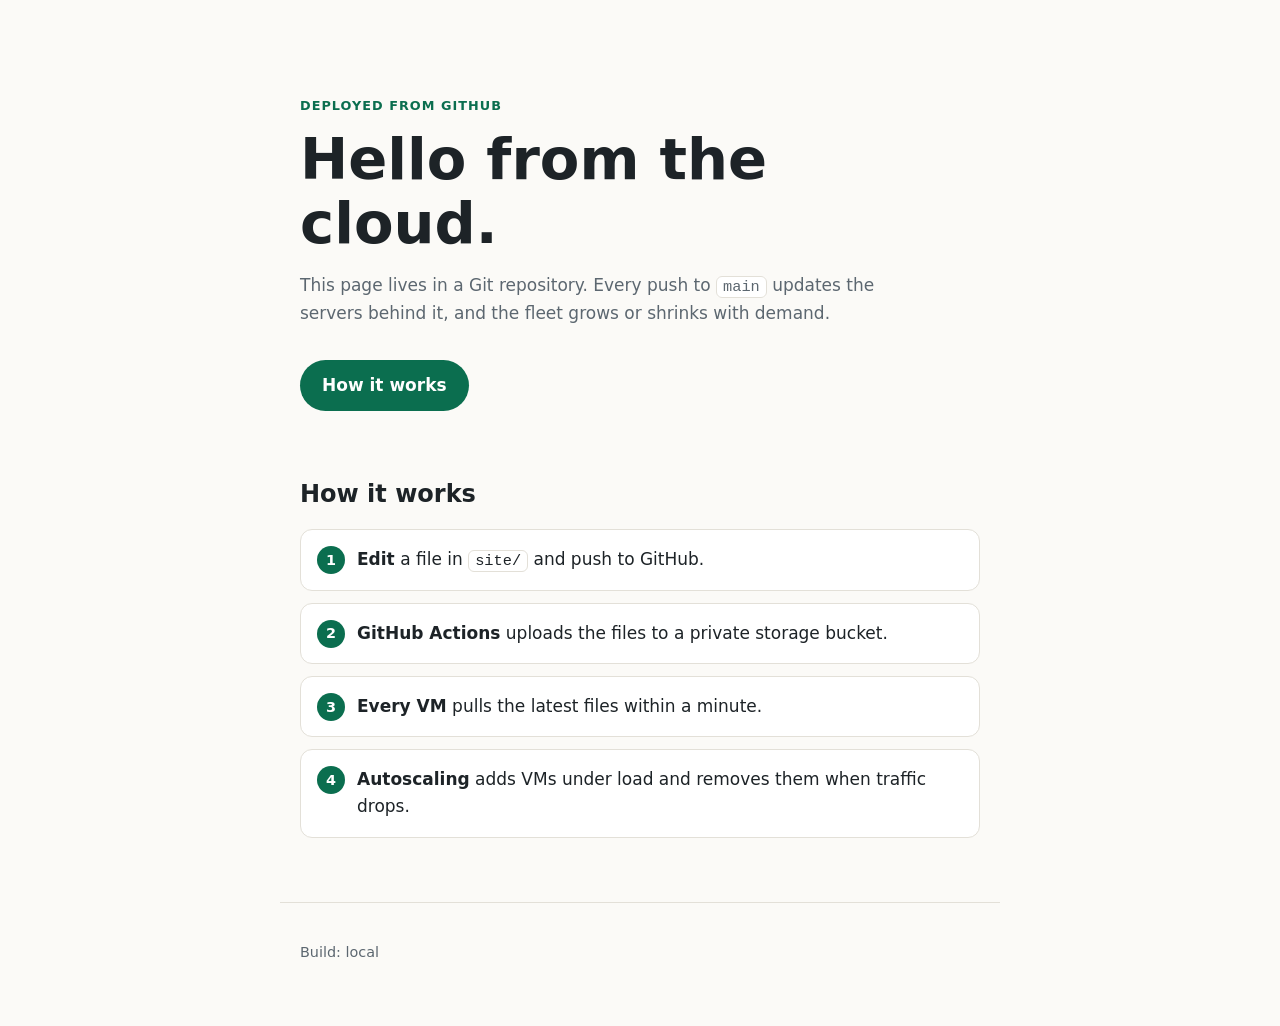
==== index.html @ cde8c845 "Add files via upload" ====
<!doctype html>
<html lang="en">
<head>
  <meta charset="utf-8">
  <meta name="viewport" content="width=device-width, initial-scale=1">
  <title>My Website</title>
  <meta name="description" content="A static website deployed automatically from GitHub to an autoscaled VM fleet.">
  <link rel="stylesheet" href="style.css">
</head>
<body>
  <header class="hero">
    <p class="eyebrow">Deployed from GitHub</p>
    <h1>Hello from the cloud.</h1>
    <p class="lede">This page lives in a Git repository. Every push to <code>main</code> updates the servers behind it, and the fleet grows or shrinks with demand.</p>
    <a class="button" href="#how">How it works</a>
  </header>

  <main>
    <section id="how">
      <h2>How it works</h2>
      <ol class="steps">
        <li><strong>Edit</strong> a file in <code>site/</code> and push to GitHub.</li>
        <li><strong>GitHub Actions</strong> uploads the files to a private storage bucket.</li>
        <li><strong>Every VM</strong> pulls the latest files within a minute.</li>
        <li><strong>Autoscaling</strong> adds VMs under load and removes them when traffic drops.</li>
      </ol>
    </section>
  </main>

  <footer>
    <p>Build: <span id="build">loading…</span></p>
  </footer>

  <script>
    fetch("version.txt", { cache: "no-store" })
      .then(function (r) { return r.ok ? r.text() : Promise.reject(); })
      .then(function (t) { document.getElementById("build").textContent = t.trim().slice(0, 7); })
      .catch(function () { document.getElementById("build").textContent = "local"; });
  </script>
</body>
</html>
---- style.css ----
:root {
  --bg: #fbfaf7;
  --ink: #1d2327;
  --muted: #5c6770;
  --accent: #0b6e4f;
  --accent-ink: #ffffff;
  --card: #ffffff;
  --line: #e3e0d8;
}

@media (prefers-color-scheme: dark) {
  :root {
    --bg: #14181b;
    --ink: #eceae4;
    --muted: #9aa5ad;
    --accent: #4cc39a;
    --accent-ink: #0d1411;
    --card: #1b2024;
    --line: #2a3137;
  }
}

* { box-sizing: border-box; }

body {
  margin: 0;
  background: var(--bg);
  color: var(--ink);
  font: 17px/1.6 system-ui, -apple-system, "Segoe UI", Roboto, sans-serif;
}

.hero {
  max-width: 720px;
  margin: 0 auto;
  padding: 96px 20px 64px;
}

.eyebrow {
  margin: 0 0 12px;
  color: var(--accent);
  font-weight: 600;
  letter-spacing: 0.08em;
  text-transform: uppercase;
  font-size: 0.8rem;
}

h1 {
  margin: 0 0 16px;
  font-size: clamp(2.2rem, 6vw, 3.6rem);
  line-height: 1.1;
}

.lede { color: var(--muted); max-width: 56ch; }

.button {
  display: inline-block;
  margin-top: 16px;
  padding: 12px 22px;
  border-radius: 999px;
  background: var(--accent);
  color: var(--accent-ink);
  font-weight: 600;
  text-decoration: none;
}
.button:hover { filter: brightness(1.08); }
.button:focus-visible { outline: 3px solid var(--ink); outline-offset: 3px; }

main { max-width: 720px; margin: 0 auto; padding: 0 20px 64px; }

h2 { font-size: 1.5rem; margin: 0 0 16px; }

.steps {
  list-style: none;
  counter-reset: step;
  margin: 0;
  padding: 0;
  display: grid;
  gap: 12px;
}
.steps li {
  counter-increment: step;
  position: relative;
  padding: 16px 16px 16px 56px;
  background: var(--card);
  border: 1px solid var(--line);
  border-radius: 12px;
}
.steps li::before {
  content: counter(step);
  position: absolute;
  left: 16px;
  top: 16px;
  width: 28px;
  height: 28px;
  display: grid;
  place-items: center;
  border-radius: 50%;
  background: var(--accent);
  color: var(--accent-ink);
  font-weight: 700;
  font-size: 0.9rem;
}

code {
  background: var(--card);
  border: 1px solid var(--line);
  padding: 1px 6px;
  border-radius: 6px;
  font-size: 0.9em;
}

footer {
  max-width: 720px;
  margin: 0 auto;
  padding: 24px 20px 48px;
  border-top: 1px solid var(--line);
  color: var(--muted);
  font-size: 0.9rem;
}
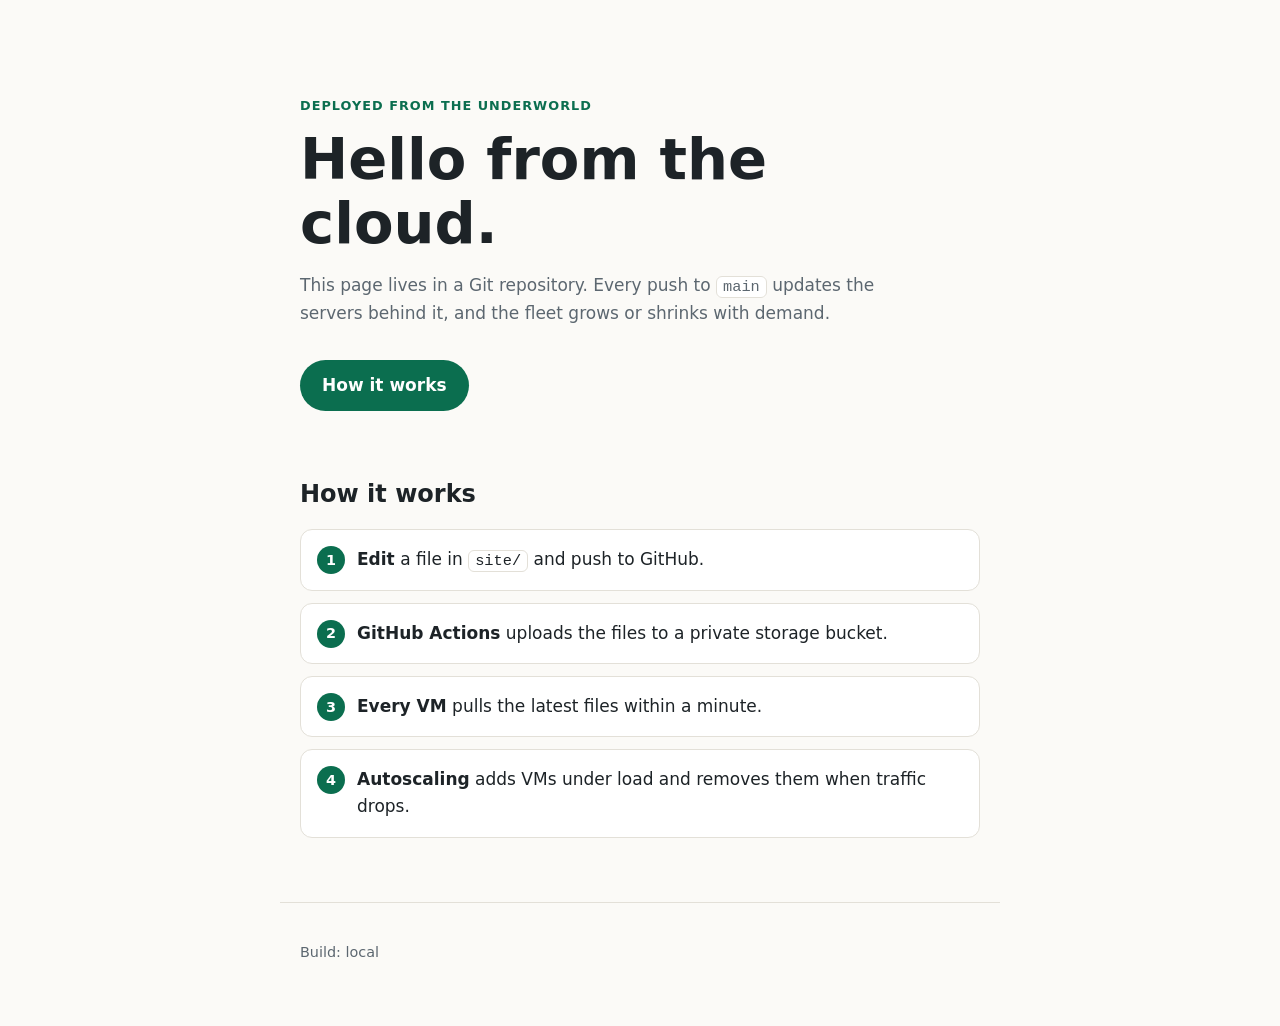
==== commit 5e0ac908: "Update index.html" ====
--- a/index.html
+++ b/index.html
@@ -9,7 +9,7 @@
 </head>
 <body>
   <header class="hero">
-    <p class="eyebrow">Deployed from GitHub</p>
+    <p class="eyebrow">Deployed from THE UNDERWORLD</p>
     <h1>Hello from the cloud.</h1>
     <p class="lede">This page lives in a Git repository. Every push to <code>main</code> updates the servers behind it, and the fleet grows or shrinks with demand.</p>
     <a class="button" href="#how">How it works</a>
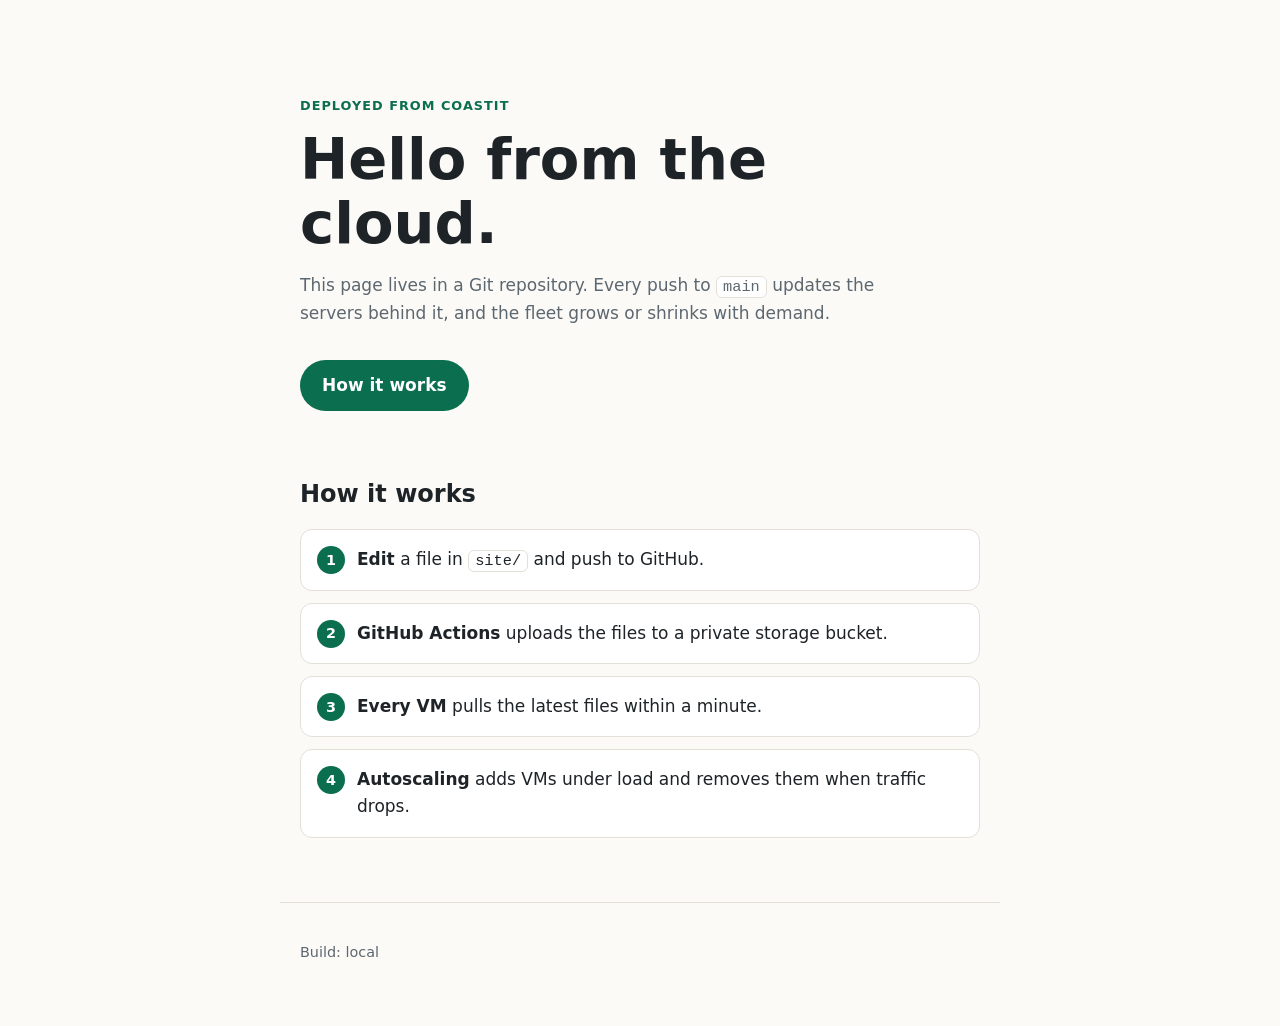
==== commit f6d8aa06: "Update index.html" ====
--- a/index.html
+++ b/index.html
@@ -9,7 +9,7 @@
 </head>
 <body>
   <header class="hero">
-    <p class="eyebrow">Deployed from THE UNDERWORLD</p>
+    <p class="eyebrow">Deployed from CoastIT</p>
     <h1>Hello from the cloud.</h1>
     <p class="lede">This page lives in a Git repository. Every push to <code>main</code> updates the servers behind it, and the fleet grows or shrinks with demand.</p>
     <a class="button" href="#how">How it works</a>
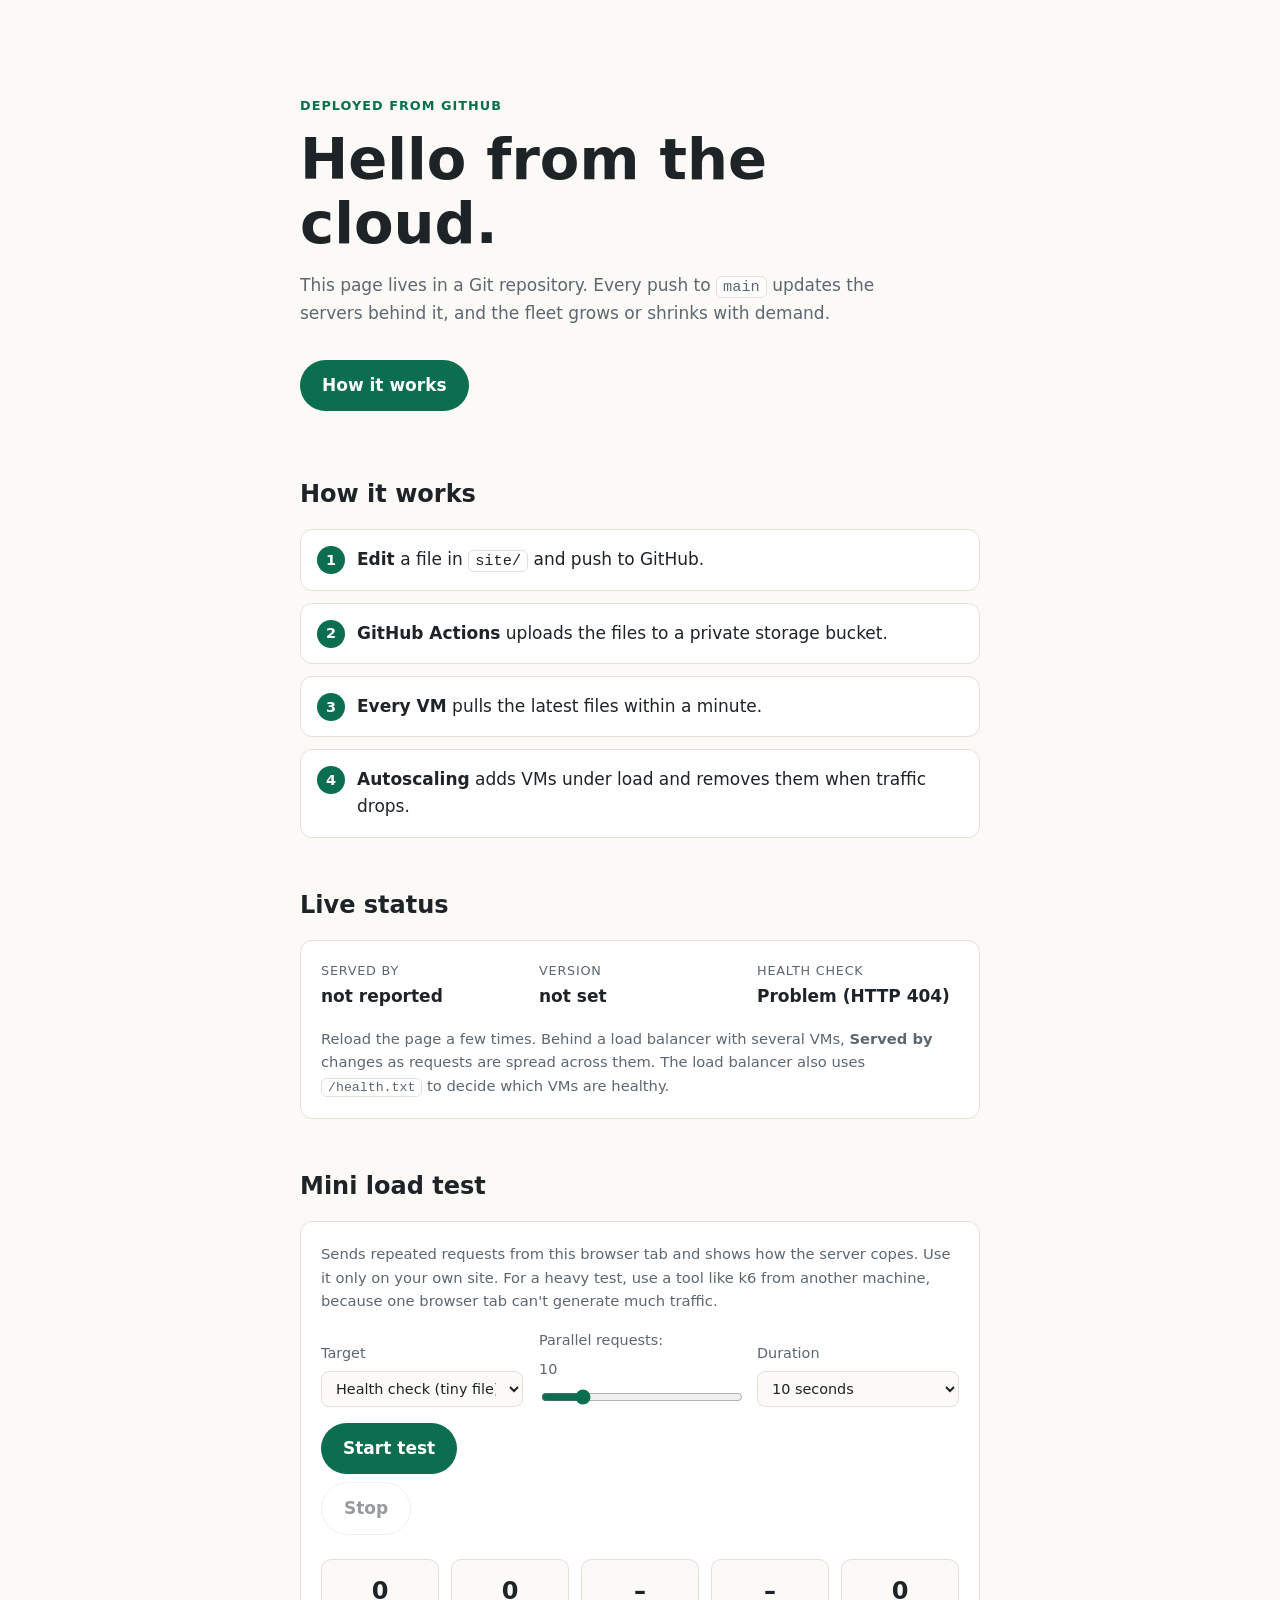
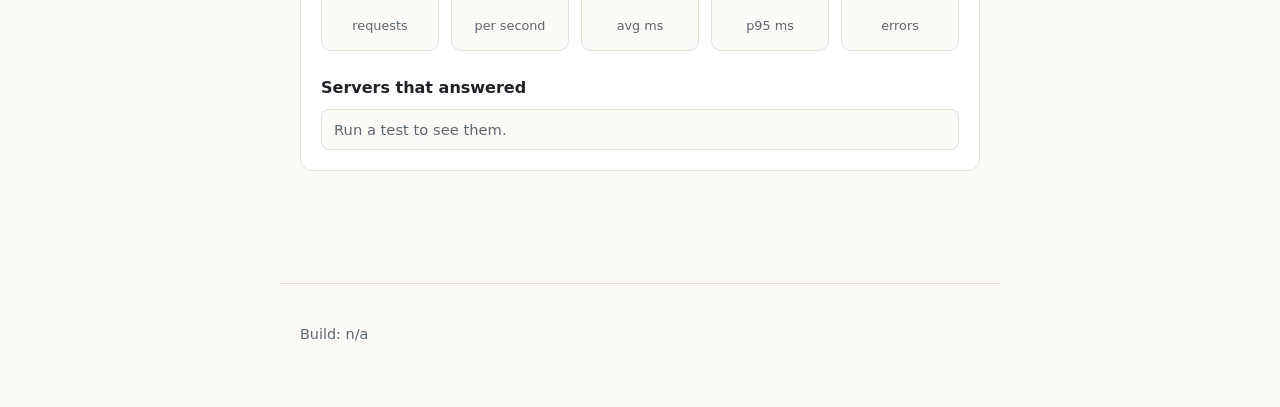
==== commit 6741d6f5: "Add files via upload" ====
--- a/index.html
+++ b/index.html
@@ -9,7 +9,7 @@
 </head>
 <body>
   <header class="hero">
-    <p class="eyebrow">Deployed from CoastIT</p>
+    <p class="eyebrow">Deployed from GitHub</p>
     <h1>Hello from the cloud.</h1>
     <p class="lede">This page lives in a Git repository. Every push to <code>main</code> updates the servers behind it, and the fleet grows or shrinks with demand.</p>
     <a class="button" href="#how">How it works</a>
@@ -25,6 +25,59 @@
         <li><strong>Autoscaling</strong> adds VMs under load and removes them when traffic drops.</li>
       </ol>
     </section>
+
+    <section id="status" aria-labelledby="status-h">
+      <h2 id="status-h">Live status</h2>
+      <div class="panel">
+        <dl class="facts">
+          <div><dt>Served by</dt><dd id="served-by">checking…</dd></div>
+          <div><dt>Version</dt><dd id="version">checking…</dd></div>
+          <div><dt>Health check</dt><dd id="health">checking…</dd></div>
+        </dl>
+        <p class="hint">Reload the page a few times. Behind a load balancer with several VMs, <strong>Served by</strong> changes as requests are spread across them. The load balancer also uses <code>/health.txt</code> to decide which VMs are healthy.</p>
+      </div>
+    </section>
+
+    <section id="loadtest" aria-labelledby="load-h">
+      <h2 id="load-h">Mini load test</h2>
+      <div class="panel">
+        <p class="hint first">Sends repeated requests from this browser tab and shows how the server copes. Use it only on your own site. For a heavy test, use a tool like k6 from another machine, because one browser tab can't generate much traffic.</p>
+
+        <form id="lt-form" class="controls">
+          <label>Target
+            <select id="lt-target">
+              <option value="health.txt">Health check (tiny file)</option>
+              <option value="index.html">Home page</option>
+            </select>
+          </label>
+          <label>Parallel requests: <output id="lt-conc-out">10</output>
+            <input id="lt-conc" type="range" min="1" max="50" value="10">
+          </label>
+          <label>Duration
+            <select id="lt-dur">
+              <option value="10">10 seconds</option>
+              <option value="30">30 seconds</option>
+              <option value="60">60 seconds</option>
+            </select>
+          </label>
+          <div class="actions">
+            <button type="submit" id="lt-start" class="button">Start test</button>
+            <button type="button" id="lt-stop" class="button secondary" disabled>Stop</button>
+          </div>
+        </form>
+
+        <div class="stats" aria-live="polite">
+          <div><span class="num" id="s-sent">0</span><span class="lbl">requests</span></div>
+          <div><span class="num" id="s-rps">0</span><span class="lbl">per second</span></div>
+          <div><span class="num" id="s-avg">–</span><span class="lbl">avg ms</span></div>
+          <div><span class="num" id="s-p95">–</span><span class="lbl">p95 ms</span></div>
+          <div><span class="num" id="s-err">0</span><span class="lbl">errors</span></div>
+        </div>
+
+        <h3>Servers that answered</h3>
+        <ul id="s-servers" class="servers"><li class="muted">Run a test to see them.</li></ul>
+      </div>
+    </section>
   </main>
 
   <footer>
@@ -32,10 +85,133 @@
   </footer>
 
   <script>
-    fetch("version.txt", { cache: "no-store" })
-      .then(function (r) { return r.ok ? r.text() : Promise.reject(); })
-      .then(function (t) { document.getElementById("build").textContent = t.trim().slice(0, 7); })
-      .catch(function () { document.getElementById("build").textContent = "local"; });
+    (function () {
+      "use strict";
+      var $ = function (id) { return document.getElementById(id); };
+
+      // ---- Live status: which server answered, which version, is it healthy ----
+      function servedBy(res) { return res.headers.get("x-served-by") || "not reported"; }
+
+      fetch("health.txt?t=" + Date.now(), { cache: "no-store" })
+        .then(function (r) {
+          $("served-by").textContent = servedBy(r);
+          $("health").textContent = r.ok ? "OK" : "Problem (HTTP " + r.status + ")";
+        })
+        .catch(function () {
+          $("served-by").textContent = "unknown";
+          $("health").textContent = "Unreachable";
+        });
+
+      fetch("version.txt?t=" + Date.now(), { cache: "no-store" })
+        .then(function (r) { return r.ok ? r.text() : Promise.reject(); })
+        .then(function (t) {
+          var v = t.trim().slice(0, 7);
+          $("version").textContent = v;
+          $("build").textContent = v;
+        })
+        .catch(function () {
+          $("version").textContent = "not set";
+          $("build").textContent = "n/a";
+        });
+
+      // ---- Mini load test ----
+      var running = false;
+      var MAX_SAMPLES = 100000;
+
+      $("lt-conc").addEventListener("input", function () {
+        $("lt-conc-out").textContent = this.value;
+      });
+
+      function percentile(sorted, p) {
+        if (!sorted.length) return null;
+        var i = Math.min(sorted.length - 1, Math.ceil(p / 100 * sorted.length) - 1);
+        return sorted[Math.max(0, i)];
+      }
+
+      function render(stats, elapsedSec) {
+        var sorted = stats.lat.slice().sort(function (a, b) { return a - b; });
+        var avg = sorted.length ? sorted.reduce(function (a, b) { return a + b; }, 0) / sorted.length : null;
+        $("s-sent").textContent = stats.sent;
+        $("s-rps").textContent = elapsedSec > 0 ? (stats.sent / elapsedSec).toFixed(1) : "0";
+        $("s-avg").textContent = avg === null ? "–" : Math.round(avg);
+        var p95 = percentile(sorted, 95);
+        $("s-p95").textContent = p95 === null ? "–" : Math.round(p95);
+        $("s-err").textContent = stats.errors;
+
+        var list = $("s-servers");
+        list.textContent = "";
+        var names = Object.keys(stats.servers).sort();
+        if (!names.length) {
+          var empty = document.createElement("li");
+          empty.className = "muted";
+          empty.textContent = "No responses yet.";
+          list.appendChild(empty);
+          return;
+        }
+        names.forEach(function (name) {
+          var li = document.createElement("li");
+          var a = document.createElement("span");
+          var b = document.createElement("span");
+          a.textContent = name;           // textContent: header values are never treated as HTML
+          b.textContent = stats.servers[name] + " requests";
+          li.appendChild(a);
+          li.appendChild(b);
+          list.appendChild(li);
+        });
+      }
+
+      async function worker(url, endAt, stats) {
+        while (running && performance.now() < endAt) {
+          var t0 = performance.now();
+          try {
+            var r = await fetch(url + "?lt=" + Math.random().toString(36).slice(2), { cache: "no-store" });
+            var ms = performance.now() - t0;
+            stats.sent++;
+            if (stats.lat.length < MAX_SAMPLES) stats.lat.push(ms);
+            if (!r.ok) stats.errors++;
+            var s = servedBy(r);
+            stats.servers[s] = (stats.servers[s] || 0) + 1;
+            await r.arrayBuffer();         // read the body so the connection is reused
+          } catch (e) {
+            stats.sent++;
+            stats.errors++;
+          }
+        }
+      }
+
+      function setRunning(on) {
+        running = on;
+        $("lt-start").disabled = on;
+        $("lt-stop").disabled = !on;
+        ["lt-target", "lt-conc", "lt-dur"].forEach(function (id) { $(id).disabled = on; });
+      }
+
+      $("lt-form").addEventListener("submit", async function (e) {
+        e.preventDefault();
+        if (running) return;
+        var url = $("lt-target").value;
+        var conc = parseInt($("lt-conc").value, 10);
+        var dur = parseInt($("lt-dur").value, 10);
+        var stats = { sent: 0, errors: 0, lat: [], servers: {} };
+        var start = performance.now();
+        var endAt = start + dur * 1000;
+
+        setRunning(true);
+        var ticker = setInterval(function () {
+          render(stats, (performance.now() - start) / 1000);
+        }, 500);
+
+        var workers = [];
+        for (var i = 0; i < conc; i++) workers.push(worker(url, endAt, stats));
+        await Promise.all(workers);
+
+        clearInterval(ticker);
+        render(stats, (performance.now() - start) / 1000);
+        setRunning(false);
+      });
+
+      $("lt-stop").addEventListener("click", function () { running = false; });
+    })();
   </script>
 </body>
 </html>
--- a/style.css
+++ b/style.css
@@ -56,18 +56,30 @@
   display: inline-block;
   margin-top: 16px;
   padding: 12px 22px;
+  border: 0;
   border-radius: 999px;
   background: var(--accent);
   color: var(--accent-ink);
+  font: inherit;
   font-weight: 600;
   text-decoration: none;
+  cursor: pointer;
 }
 .button:hover { filter: brightness(1.08); }
 .button:focus-visible { outline: 3px solid var(--ink); outline-offset: 3px; }
+.button:disabled { opacity: 0.45; cursor: not-allowed; filter: none; }
+.button.secondary {
+  background: transparent;
+  color: var(--ink);
+  border: 1px solid var(--line);
+}
 
 main { max-width: 720px; margin: 0 auto; padding: 0 20px 64px; }
 
+section { margin-bottom: 48px; }
+
 h2 { font-size: 1.5rem; margin: 0 0 16px; }
+h3 { font-size: 1rem; margin: 24px 0 8px; }
 
 .steps {
   list-style: none;
@@ -109,6 +121,77 @@
   font-size: 0.9em;
 }
 
+/* ---- status + load test panels ---- */
+.panel {
+  padding: 20px;
+  background: var(--card);
+  border: 1px solid var(--line);
+  border-radius: 12px;
+}
+
+.hint { margin: 16px 0 0; color: var(--muted); font-size: 0.92rem; }
+.hint.first { margin-top: 0; }
+
+.facts {
+  display: grid;
+  grid-template-columns: repeat(auto-fit, minmax(180px, 1fr));
+  gap: 16px;
+  margin: 0;
+}
+.facts dt { color: var(--muted); font-size: 0.8rem; text-transform: uppercase; letter-spacing: 0.06em; }
+.facts dd { margin: 2px 0 0; font-weight: 600; overflow-wrap: anywhere; }
+
+.controls {
+  display: grid;
+  grid-template-columns: repeat(auto-fit, minmax(200px, 1fr));
+  gap: 16px;
+  align-items: end;
+  margin-top: 16px;
+}
+.controls label { display: grid; gap: 6px; font-size: 0.9rem; color: var(--muted); }
+.controls select,
+.controls input[type="range"] { width: 100%; font: inherit; color: var(--ink); }
+.controls select {
+  padding: 8px 10px;
+  background: var(--bg);
+  border: 1px solid var(--line);
+  border-radius: 8px;
+}
+.controls input[type="range"] { accent-color: var(--accent); }
+.actions { display: flex; gap: 8px; flex-wrap: wrap; }
+.actions .button { margin-top: 0; }
+
+.stats {
+  display: grid;
+  grid-template-columns: repeat(auto-fit, minmax(110px, 1fr));
+  gap: 12px;
+  margin-top: 24px;
+}
+.stats > div {
+  padding: 12px;
+  background: var(--bg);
+  border: 1px solid var(--line);
+  border-radius: 10px;
+  text-align: center;
+}
+.stats .num { display: block; font-size: 1.5rem; font-weight: 700; font-variant-numeric: tabular-nums; }
+.stats .lbl { color: var(--muted); font-size: 0.8rem; }
+
+.servers { list-style: none; margin: 0; padding: 0; display: grid; gap: 6px; }
+.servers li {
+  display: flex;
+  justify-content: space-between;
+  gap: 12px;
+  padding: 8px 12px;
+  background: var(--bg);
+  border: 1px solid var(--line);
+  border-radius: 8px;
+  font-size: 0.92rem;
+}
+.servers li span:first-child { overflow-wrap: anywhere; }
+.servers li span:last-child { color: var(--muted); white-space: nowrap; }
+.servers .muted { color: var(--muted); display: block; }
+
 footer {
   max-width: 720px;
   margin: 0 auto;
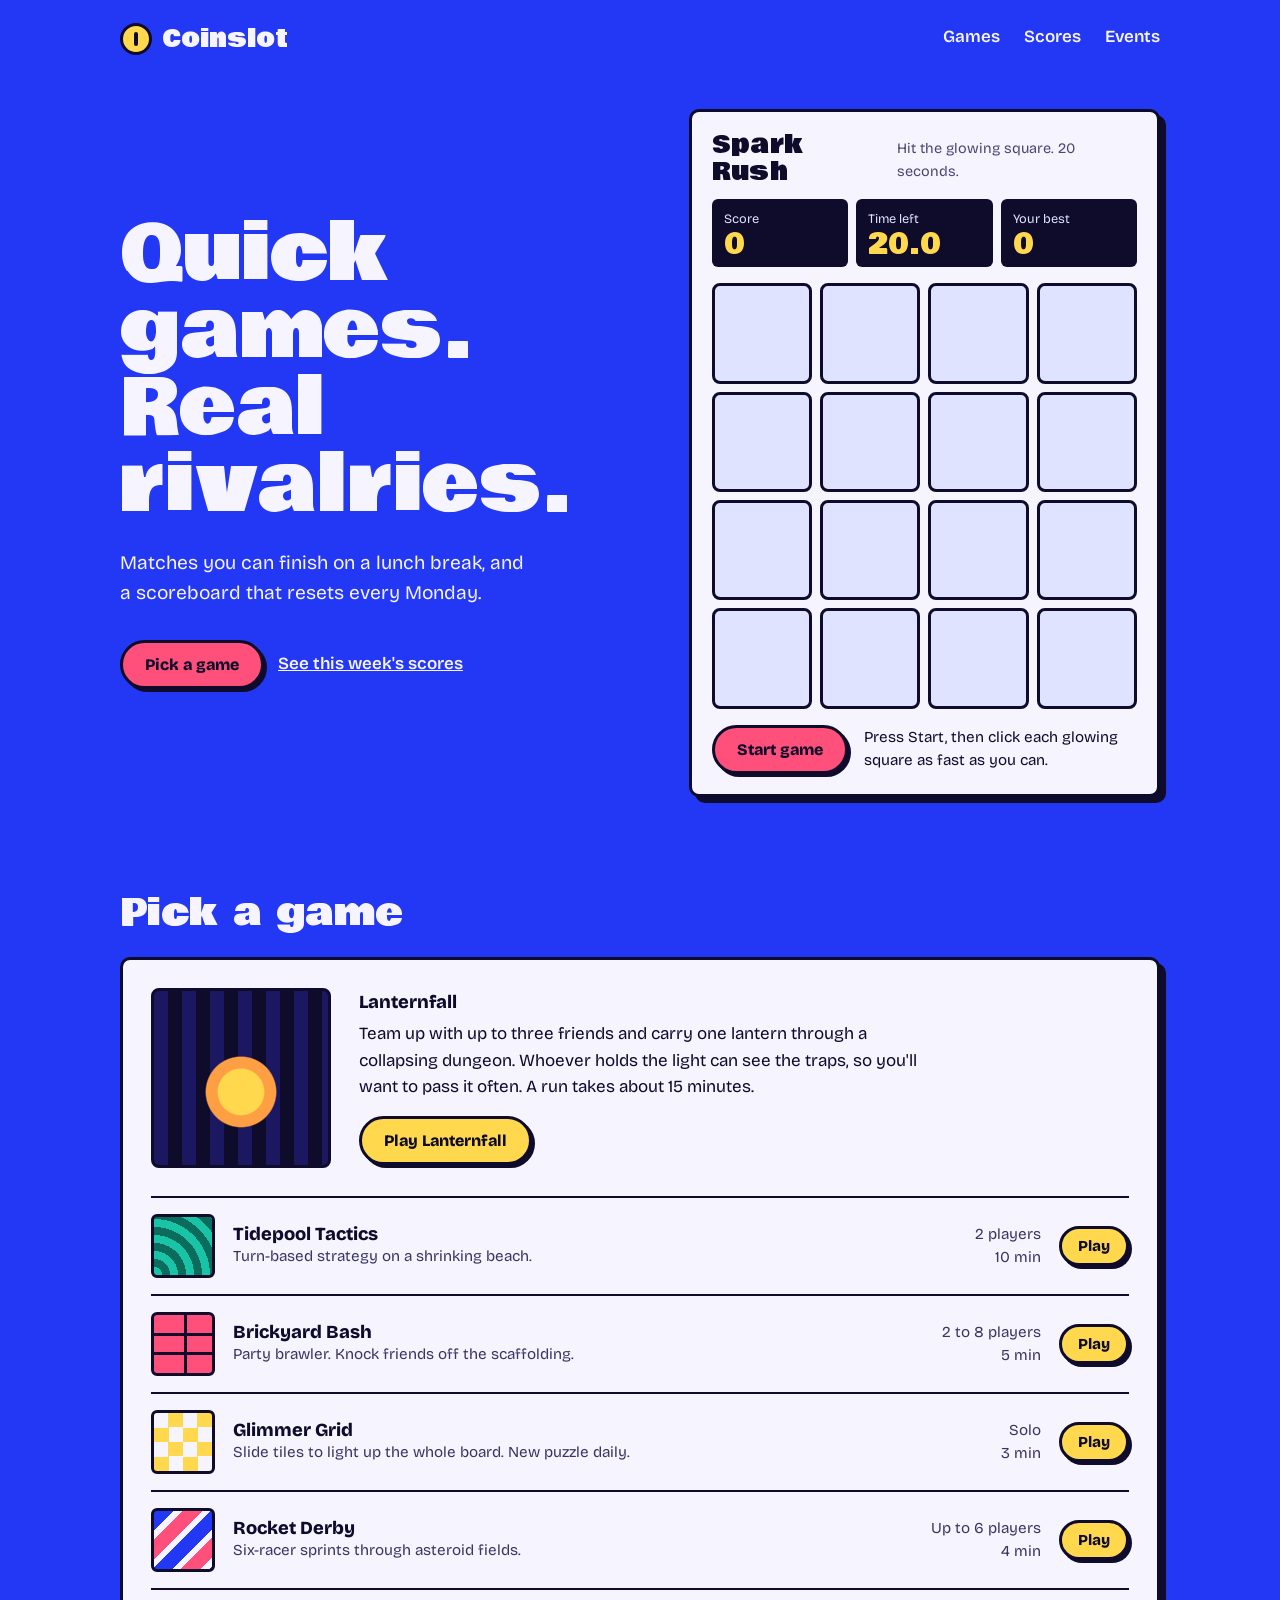
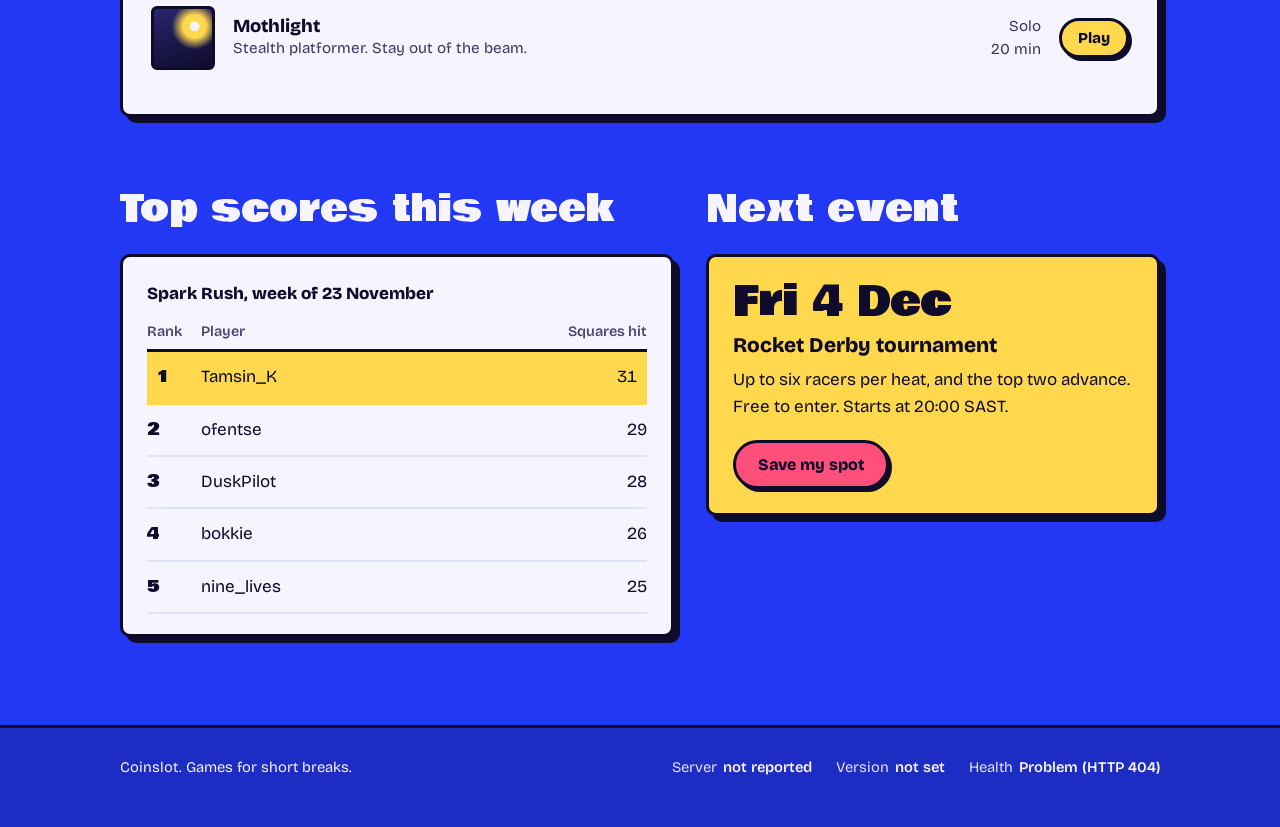
==== commit 95119976: "Add files via upload" ====
--- a/index.html
+++ b/index.html
@@ -3,85 +3,346 @@
 <head>
   <meta charset="utf-8">
   <meta name="viewport" content="width=device-width, initial-scale=1">
-  <title>My Website</title>
-  <meta name="description" content="A static website deployed automatically from GitHub to an autoscaled VM fleet.">
-  <link rel="stylesheet" href="style.css">
+  <meta name="theme-color" content="#2338f5">
+  <title>Coinslot: quick games, real rivalries</title>
+  <meta name="description" content="Short multiplayer games you can finish on a lunch break, with a scoreboard that resets every Monday.">
+  <link rel="preconnect" href="https://fonts.googleapis.com">
+  <link rel="preconnect" href="https://fonts.gstatic.com" crossorigin>
+  <link rel="stylesheet" href="https://fonts.googleapis.com/css2?family=Bowlby+One&family=Bricolage+Grotesque:opsz,wght@12..96,400;12..96,600;12..96,800&display=swap">
+  <style>
+    :root {
+      --cobalt: #2338f5;
+      --ink: #0e0b2b;
+      --paper: #f6f4ff;
+      --butter: #ffd84d;
+      --hot: #ff4f7b;
+      --mist: #dfe3ff;
+      --display: "Bowlby One", "Arial Black", Impact, sans-serif;
+      --body: "Bricolage Grotesque", system-ui, "Segoe UI", sans-serif;
+      --shadow: 6px 6px 0 var(--ink);
+    }
+
+    * { box-sizing: border-box; }
+    html { scroll-behavior: smooth; }
+    @media (prefers-reduced-motion: reduce) { html { scroll-behavior: auto; } }
+
+    body {
+      margin: 0;
+      background: var(--cobalt);
+      color: var(--paper);
+      font: 400 1.0625rem/1.55 var(--body);
+    }
+
+    a { color: inherit; }
+    :focus-visible { outline: 3px solid var(--butter); outline-offset: 3px; }
+    .panel :focus-visible { outline-color: var(--ink); }
+
+    .wrap { max-width: 1080px; margin: 0 auto; padding: 0 20px; }
+
+    /* ---------- header ---------- */
+    .top { display: flex; align-items: center; justify-content: space-between; gap: 16px; padding: 20px 0; flex-wrap: wrap; }
+    .logo { display: flex; align-items: center; gap: 10px; font: 1.5rem/1 var(--display); text-decoration: none; }
+    .coin {
+      width: 32px; height: 32px; border-radius: 50%;
+      background: var(--butter); border: 3px solid var(--ink);
+      display: grid; place-items: center;
+    }
+    .coin::after { content: ""; width: 4px; height: 14px; background: var(--ink); border-radius: 2px; }
+    .nav { display: flex; gap: 24px; }
+    .nav a { font-weight: 600; text-decoration: none; padding: 4px 0; border-bottom: 3px solid transparent; }
+    .nav a:hover { border-bottom-color: var(--butter); }
+
+    /* ---------- shared bits ---------- */
+    .btn {
+      display: inline-block; padding: 12px 22px;
+      font: 800 1rem/1.2 var(--body); text-decoration: none; text-align: center;
+      color: var(--ink); background: var(--butter);
+      border: 3px solid var(--ink); border-radius: 999px; box-shadow: 3px 3px 0 var(--ink);
+      cursor: pointer; transition: transform .08s, box-shadow .08s;
+    }
+    .btn:hover { transform: translate(-1px, -1px); box-shadow: 4px 4px 0 var(--ink); }
+    .btn:active { transform: translate(3px, 3px); box-shadow: 0 0 0 var(--ink); }
+    .btn.hot { background: var(--hot); }
+    .btn.small { padding: 8px 16px; font-size: .95rem; }
+    .btn:disabled { opacity: .5; cursor: not-allowed; transform: none; box-shadow: 3px 3px 0 var(--ink); }
+
+    .panel { background: var(--paper); color: var(--ink); border: 3px solid var(--ink); border-radius: 10px; box-shadow: var(--shadow); }
+
+    h1, h2 { font-family: var(--display); font-weight: 400; margin: 0; letter-spacing: .01em; }
+    h2 { font-size: clamp(1.7rem, 4vw, 2.3rem); line-height: 1.1; margin-bottom: 24px; }
+    h3 { margin: 0; font-size: 1.15rem; line-height: 1.2; font-weight: 800; }
+    p { margin: 0; }
+    .block { padding-top: 72px; }
+
+    /* ---------- hero ---------- */
+    .hero { display: grid; grid-template-columns: 1.05fr .95fr; gap: 48px; align-items: center; padding: 32px 0 24px; }
+    .hero h1 { font-size: clamp(2.6rem, 7vw, 4.8rem); line-height: 1; }
+    .hero .lede { margin: 24px 0 32px; max-width: 34ch; font-size: 1.2rem; }
+    .hero .cta { display: flex; gap: 14px; flex-wrap: wrap; align-items: center; }
+    .hero .cta a.link { font-weight: 600; }
+
+    .cab { padding: 20px; }
+    .cab-head { display: flex; justify-content: space-between; align-items: baseline; gap: 12px; margin-bottom: 14px; }
+    .cab-head h2 { font-size: 1.5rem; margin: 0; }
+    .cab-head span { font-size: .9rem; color: #4a4670; }
+    .hud { display: grid; grid-template-columns: repeat(3, 1fr); gap: 8px; }
+    .hud div { background: var(--ink); color: var(--butter); border-radius: 6px; padding: 6px 12px; }
+    .hud b { display: block; font: 1.7rem/1.1 var(--display); font-weight: 400; font-variant-numeric: tabular-nums; }
+    .hud small { font-size: .8rem; color: var(--mist); }
+
+    .board { display: grid; grid-template-columns: repeat(4, 1fr); gap: 8px; margin: 16px 0; }
+    .cell {
+      aspect-ratio: 1; padding: 0; cursor: pointer;
+      background: var(--mist); border: 3px solid var(--ink); border-radius: 8px;
+    }
+    .cell:disabled { cursor: default; }
+    .cell:not(:disabled):active { transform: scale(.94); }
+    .cell.lit { background: var(--butter); box-shadow: inset 0 0 0 7px var(--hot); }
+    @media (prefers-reduced-motion: no-preference) {
+      .cell.lit { animation: pop .14s ease-out; }
+      @keyframes pop { from { transform: scale(.85); } to { transform: scale(1); } }
+    }
+    .cab-foot { display: flex; align-items: center; gap: 16px; }
+    #msg { font-size: .95rem; min-height: 2.9em; flex: 1; }
+
+    /* ---------- games ---------- */
+    .games { padding: 28px; }
+    .feature { display: grid; grid-template-columns: 180px 1fr; gap: 28px; align-items: center; padding-bottom: 28px; }
+    .feature p { margin: 8px 0 16px; max-width: 52ch; }
+    .art { border: 3px solid var(--ink); border-radius: 8px; aspect-ratio: 1; }
+    .row {
+      display: grid; grid-template-columns: 64px 1fr auto auto; gap: 18px; align-items: center;
+      padding: 16px 0; border-top: 2px solid var(--ink);
+    }
+    .row .art { width: 64px; height: 64px; border-radius: 6px; }
+    .row p { font-size: .95rem; color: #3a3660; }
+    .row .meta { font-size: .95rem; text-align: right; color: #3a3660; }
+
+    .a-lantern { background: radial-gradient(circle at 50% 58%, var(--butter) 0 17%, #ff9f43 18% 26%, transparent 27%), repeating-linear-gradient(90deg, #1b1760 0 14px, var(--ink) 14px 28px); }
+    .a-tide    { background: repeating-radial-gradient(circle at 0 100%, #19c3a6 0 8px, #0b6b5c 8px 16px); }
+    .a-brick   { background: linear-gradient(var(--ink) 0 0) 0 33% / 100% 3px no-repeat, linear-gradient(var(--ink) 0 0) 0 66% / 100% 3px no-repeat, repeating-linear-gradient(90deg, var(--hot) 0 30px, var(--ink) 30px 33px); }
+    .a-glimmer { background: conic-gradient(var(--butter) 25%, var(--paper) 0 50%, var(--butter) 0 75%, var(--paper) 0) 0 0 / 50% 50%; }
+    .a-rocket  { background: repeating-linear-gradient(135deg, var(--cobalt) 0 14px, var(--paper) 14px 20px, var(--hot) 20px 34px, var(--paper) 34px 40px); }
+    .a-moth    { background: radial-gradient(circle at 70% 30%, var(--paper) 0 8%, var(--butter) 9% 20%, transparent 40%), linear-gradient(160deg, #2b2570, var(--ink)); }
+
+    /* ---------- scores ---------- */
+    .split { display: grid; grid-template-columns: 1.1fr .9fr; gap: 32px; align-items: start; }
+    .scores { padding: 8px 24px 20px; }
+    .scores table { width: 100%; border-collapse: collapse; }
+    .scores caption { text-align: left; font-weight: 800; padding: 16px 0 8px; }
+    .scores th { text-align: left; font-weight: 600; font-size: .9rem; color: #4a4670; padding: 6px 0; border-bottom: 3px solid var(--ink); }
+    .scores td { padding: 12px 0; border-bottom: 2px solid var(--mist); font-variant-numeric: tabular-nums; }
+    .scores th:last-child, .scores td:last-child { text-align: right; }
+    .scores tr.leader td { background: var(--butter); border-bottom-color: var(--butter); }
+    .scores tr.leader td:first-child { padding-left: 10px; }
+    .scores tr.leader td:last-child { padding-right: 10px; }
+    .scores td:first-child { width: 3.2em; font-family: var(--display); }
+
+    .event { padding: 24px; background: var(--butter); }
+    .event .date { font: 2.6rem/1 var(--display); }
+    .event h3 { margin-top: 12px; font-size: 1.3rem; }
+    .event p { margin: 8px 0 20px; }
+
+    /* ---------- footer ---------- */
+    footer { margin-top: 88px; padding: 28px 0 48px; border-top: 3px solid var(--ink); background: rgba(14, 11, 43, .25); }
+    footer .wrap { display: flex; justify-content: space-between; gap: 16px; flex-wrap: wrap; font-size: .92rem; }
+    footer dl { display: flex; gap: 24px; margin: 0; flex-wrap: wrap; }
+    footer dt { display: inline; color: var(--mist); }
+    footer dd { display: inline; margin: 0 0 0 6px; font-weight: 600; }
+
+    /* ---------- hidden load tester (add ?loadtest to the address) ---------- */
+    .lt { padding: 24px; }
+    .lt .controls { display: grid; grid-template-columns: repeat(auto-fit, minmax(190px, 1fr)); gap: 16px; align-items: end; margin: 16px 0; }
+    .lt label { display: grid; gap: 6px; font-size: .9rem; }
+    .lt select { font: inherit; padding: 8px 10px; border: 2px solid var(--ink); border-radius: 8px; background: #fff; color: var(--ink); }
+    .lt input[type=range] { width: 100%; accent-color: var(--cobalt); }
+    .lt .actions { display: flex; gap: 10px; flex-wrap: wrap; }
+    .lt .stats { display: grid; grid-template-columns: repeat(auto-fit, minmax(110px, 1fr)); gap: 10px; margin-top: 8px; }
+    .lt .stats div { background: var(--ink); color: var(--butter); border-radius: 8px; padding: 10px; text-align: center; }
+    .lt .stats b { display: block; font: 1.4rem/1.1 var(--display); font-weight: 400; font-variant-numeric: tabular-nums; }
+    .lt .stats small { color: var(--mist); }
+    .lt ul { list-style: none; margin: 8px 0 0; padding: 0; display: grid; gap: 6px; }
+    .lt li { display: flex; justify-content: space-between; gap: 12px; padding: 8px 12px; background: var(--mist); border-radius: 6px; }
+
+    /* ---------- small screens ---------- */
+    @media (max-width: 860px) {
+      .hero { grid-template-columns: 1fr; gap: 36px; }
+      .split { grid-template-columns: 1fr; }
+    }
+    @media (max-width: 640px) {
+      .games { padding: 20px; }
+      .feature { grid-template-columns: 1fr; }
+      .feature .art { max-width: 140px; }
+      .row { grid-template-columns: 64px 1fr; }
+      .row .meta { grid-column: 2; text-align: left; }
+      .row .btn { grid-column: 2; justify-self: start; }
+      .nav { gap: 16px; }
+    }
+  </style>
 </head>
 <body>
-  <header class="hero">
-    <p class="eyebrow">Deployed from GitHub</p>
-    <h1>Hello from the cloud.</h1>
-    <p class="lede">This page lives in a Git repository. Every push to <code>main</code> updates the servers behind it, and the fleet grows or shrinks with demand.</p>
-    <a class="button" href="#how">How it works</a>
-  </header>
-
-  <main>
-    <section id="how">
-      <h2>How it works</h2>
-      <ol class="steps">
-        <li><strong>Edit</strong> a file in <code>site/</code> and push to GitHub.</li>
-        <li><strong>GitHub Actions</strong> uploads the files to a private storage bucket.</li>
-        <li><strong>Every VM</strong> pulls the latest files within a minute.</li>
-        <li><strong>Autoscaling</strong> adds VMs under load and removes them when traffic drops.</li>
-      </ol>
-    </section>
-
-    <section id="status" aria-labelledby="status-h">
-      <h2 id="status-h">Live status</h2>
-      <div class="panel">
-        <dl class="facts">
-          <div><dt>Served by</dt><dd id="served-by">checking…</dd></div>
-          <div><dt>Version</dt><dd id="version">checking…</dd></div>
-          <div><dt>Health check</dt><dd id="health">checking…</dd></div>
-        </dl>
-        <p class="hint">Reload the page a few times. Behind a load balancer with several VMs, <strong>Served by</strong> changes as requests are spread across them. The load balancer also uses <code>/health.txt</code> to decide which VMs are healthy.</p>
-      </div>
-    </section>
-
-    <section id="loadtest" aria-labelledby="load-h">
-      <h2 id="load-h">Mini load test</h2>
-      <div class="panel">
-        <p class="hint first">Sends repeated requests from this browser tab and shows how the server copes. Use it only on your own site. For a heavy test, use a tool like k6 from another machine, because one browser tab can't generate much traffic.</p>
-
-        <form id="lt-form" class="controls">
-          <label>Target
-            <select id="lt-target">
-              <option value="health.txt">Health check (tiny file)</option>
-              <option value="index.html">Home page</option>
-            </select>
-          </label>
-          <label>Parallel requests: <output id="lt-conc-out">10</output>
-            <input id="lt-conc" type="range" min="1" max="50" value="10">
-          </label>
-          <label>Duration
-            <select id="lt-dur">
-              <option value="10">10 seconds</option>
-              <option value="30">30 seconds</option>
-              <option value="60">60 seconds</option>
-            </select>
-          </label>
-          <div class="actions">
-            <button type="submit" id="lt-start" class="button">Start test</button>
-            <button type="button" id="lt-stop" class="button secondary" disabled>Stop</button>
-          </div>
-        </form>
-
-        <div class="stats" aria-live="polite">
-          <div><span class="num" id="s-sent">0</span><span class="lbl">requests</span></div>
-          <div><span class="num" id="s-rps">0</span><span class="lbl">per second</span></div>
-          <div><span class="num" id="s-avg">–</span><span class="lbl">avg ms</span></div>
-          <div><span class="num" id="s-p95">–</span><span class="lbl">p95 ms</span></div>
-          <div><span class="num" id="s-err">0</span><span class="lbl">errors</span></div>
+  <div class="wrap">
+    <header class="top">
+      <a class="logo" href="#top" id="top"><span class="coin" aria-hidden="true"></span>Coinslot</a>
+      <nav class="nav" aria-label="Main">
+        <a href="#games">Games</a>
+        <a href="#scores">Scores</a>
+        <a href="#events">Events</a>
+      </nav>
+    </header>
+
+    <main>
+      <section class="hero" aria-labelledby="hero-h">
+        <div>
+          <h1 id="hero-h">Quick games. Real rivalries.</h1>
+          <p class="lede">Matches you can finish on a lunch break, and a scoreboard that resets every Monday.</p>
+          <div class="cta">
+            <a class="btn hot" href="#games">Pick a game</a>
+            <a class="link" href="#scores">See this week's scores</a>
+          </div>
         </div>
 
-        <h3>Servers that answered</h3>
-        <ul id="s-servers" class="servers"><li class="muted">Run a test to see them.</li></ul>
-      </div>
-    </section>
-  </main>
+        <div class="panel cab" aria-labelledby="sr-h">
+          <div class="cab-head">
+            <h2 id="sr-h">Spark Rush</h2>
+            <span>Hit the glowing square. 20 seconds.</span>
+          </div>
+          <div class="hud">
+            <div><small>Score</small><b id="g-score">0</b></div>
+            <div><small>Time left</small><b id="g-time">20.0</b></div>
+            <div><small>Your best</small><b id="g-best">0</b></div>
+          </div>
+          <div class="board" id="board" role="group" aria-label="Spark Rush board"></div>
+          <div class="cab-foot">
+            <button type="button" class="btn hot" id="g-start">Start game</button>
+            <p id="msg" aria-live="polite">Press Start, then click each glowing square as fast as you can.</p>
+          </div>
+        </div>
+      </section>
+
+      <section class="block" id="games" aria-labelledby="games-h">
+        <h2 id="games-h">Pick a game</h2>
+        <div class="panel games">
+          <div class="feature">
+            <div class="art a-lantern" role="img" aria-label="A lantern glowing in a dark corridor"></div>
+            <div>
+              <h3>Lanternfall</h3>
+              <p>Team up with up to three friends and carry one lantern through a collapsing dungeon. Whoever holds the light can see the traps, so you'll want to pass it often. A run takes about 15 minutes.</p>
+              <a class="btn" href="#">Play Lanternfall</a>
+            </div>
+          </div>
+
+          <div class="row">
+            <div class="art a-tide" role="img" aria-label="Rippling tide pattern"></div>
+            <div><h3>Tidepool Tactics</h3><p>Turn-based strategy on a shrinking beach.</p></div>
+            <div class="meta">2 players<br>10 min</div>
+            <a class="btn small" href="#">Play</a>
+          </div>
+          <div class="row">
+            <div class="art a-brick" role="img" aria-label="Red brick wall"></div>
+            <div><h3>Brickyard Bash</h3><p>Party brawler. Knock friends off the scaffolding.</p></div>
+            <div class="meta">2 to 8 players<br>5 min</div>
+            <a class="btn small" href="#">Play</a>
+          </div>
+          <div class="row">
+            <div class="art a-glimmer" role="img" aria-label="Yellow and white checkerboard"></div>
+            <div><h3>Glimmer Grid</h3><p>Slide tiles to light up the whole board. New puzzle daily.</p></div>
+            <div class="meta">Solo<br>3 min</div>
+            <a class="btn small" href="#">Play</a>
+          </div>
+          <div class="row">
+            <div class="art a-rocket" role="img" aria-label="Striped racing pattern"></div>
+            <div><h3>Rocket Derby</h3><p>Six-racer sprints through asteroid fields.</p></div>
+            <div class="meta">Up to 6 players<br>4 min</div>
+            <a class="btn small" href="#">Play</a>
+          </div>
+          <div class="row">
+            <div class="art a-moth" role="img" aria-label="A moth drawn to a bright light"></div>
+            <div><h3>Mothlight</h3><p>Stealth platformer. Stay out of the beam.</p></div>
+            <div class="meta">Solo<br>20 min</div>
+            <a class="btn small" href="#">Play</a>
+          </div>
+        </div>
+      </section>
+
+      <section class="block split" id="scores" aria-labelledby="scores-h">
+        <div>
+          <h2 id="scores-h">Top scores this week</h2>
+          <div class="panel scores">
+            <table>
+              <caption>Spark Rush, week of 23 November</caption>
+              <thead><tr><th scope="col">Rank</th><th scope="col">Player</th><th scope="col">Squares hit</th></tr></thead>
+              <tbody>
+                <tr class="leader"><td>1</td><td>Tamsin_K</td><td>31</td></tr>
+                <tr><td>2</td><td>ofentse</td><td>29</td></tr>
+                <tr><td>3</td><td>DuskPilot</td><td>28</td></tr>
+                <tr><td>4</td><td>bokkie</td><td>26</td></tr>
+                <tr><td>5</td><td>nine_lives</td><td>25</td></tr>
+              </tbody>
+            </table>
+          </div>
+        </div>
+
+        <div id="events">
+          <h2>Next event</h2>
+          <div class="panel event">
+            <div class="date">Fri 4 Dec</div>
+            <h3>Rocket Derby tournament</h3>
+            <p>Up to six racers per heat, and the top two advance. Free to enter. Starts at 20:00 SAST.</p>
+            <a class="btn hot" href="#">Save my spot</a>
+          </div>
+        </div>
+      </section>
+
+      <section class="block" id="loadtest" aria-labelledby="lt-h" hidden>
+        <h2 id="lt-h">Load test</h2>
+        <div class="panel lt">
+          <p>Sends repeated requests from this browser tab and shows how the server copes. Use it only on your own site. One tab can't generate heavy traffic, so use k6 for a serious test.</p>
+          <form id="lt-form" class="controls">
+            <label>Target
+              <select id="lt-target">
+                <option value="health.txt">Health check (tiny file)</option>
+                <option value="index.html">Home page</option>
+              </select>
+            </label>
+            <label>Parallel requests: <output id="lt-conc-out">10</output>
+              <input id="lt-conc" type="range" min="1" max="50" value="10">
+            </label>
+            <label>Duration
+              <select id="lt-dur">
+                <option value="10">10 seconds</option>
+                <option value="30">30 seconds</option>
+                <option value="60">60 seconds</option>
+              </select>
+            </label>
+            <div class="actions">
+              <button type="submit" id="lt-start" class="btn">Start test</button>
+              <button type="button" id="lt-stop" class="btn hot" disabled>Stop</button>
+            </div>
+          </form>
+          <div class="stats" aria-live="polite">
+            <div><b id="s-sent">0</b><small>requests</small></div>
+            <div><b id="s-rps">0</b><small>per second</small></div>
+            <div><b id="s-avg">–</b><small>avg ms</small></div>
+            <div><b id="s-p95">–</b><small>p95 ms</small></div>
+            <div><b id="s-err">0</b><small>errors</small></div>
+          </div>
+          <h3 style="margin-top:20px">Servers that answered</h3>
+          <ul id="s-servers"><li>Run a test to see them.</li></ul>
+        </div>
+      </section>
+    </main>
+  </div>
 
   <footer>
-    <p>Build: <span id="build">loading…</span></p>
+    <div class="wrap">
+      <p>Coinslot. Games for short breaks.</p>
+      <dl>
+        <div><dt>Server</dt><dd id="served-by">checking…</dd></div>
+        <div><dt>Version</dt><dd id="version">checking…</dd></div>
+        <div><dt>Health</dt><dd id="health">checking…</dd></div>
+      </dl>
+    </div>
   </footer>
 
   <script>
@@ -89,7 +350,92 @@
       "use strict";
       var $ = function (id) { return document.getElementById(id); };
 
-      // ---- Live status: which server answered, which version, is it healthy ----
+      /* ============ Spark Rush ============ */
+      var N = 16, ROUND = 20; // squares, seconds
+      var board = $("board"), cells = [];
+      for (var i = 0; i < N; i++) {
+        var b = document.createElement("button");
+        b.type = "button";
+        b.className = "cell";
+        b.disabled = true;
+        b.setAttribute("aria-label", "Square " + (i + 1));
+        board.appendChild(b);
+        cells.push(b);
+      }
+
+      var g = { on: false, score: 0, misses: 0, lit: -1, timer: null };
+      var best = 0;
+      try { best = parseInt(localStorage.getItem("coinslot-sparkrush-best"), 10) || 0; } catch (e) {}
+      $("g-best").textContent = best;
+
+      function lightNext() {
+        var n;
+        do { n = Math.floor(Math.random() * N); } while (n === g.lit);
+        if (g.lit >= 0) cells[g.lit].classList.remove("lit");
+        g.lit = n;
+        cells[n].classList.add("lit");
+        cells[n].setAttribute("aria-label", "Square " + (n + 1) + ", glowing");
+      }
+
+      function setCells(enabled) {
+        cells.forEach(function (c, k) {
+          c.disabled = !enabled;
+          c.setAttribute("aria-label", "Square " + (k + 1));
+        });
+      }
+
+      function finish() {
+        clearInterval(g.timer);
+        g.on = false;
+        if (g.lit >= 0) cells[g.lit].classList.remove("lit");
+        g.lit = -1;
+        setCells(false);
+        $("g-time").textContent = "0.0";
+        var shots = g.score + g.misses;
+        var acc = shots ? Math.round(g.score / shots * 100) : 0;
+        var text = "Time's up. You hit " + g.score + " squares with " + acc + "% accuracy.";
+        if (g.score > best) {
+          best = g.score;
+          $("g-best").textContent = best;
+          try { localStorage.setItem("coinslot-sparkrush-best", String(best)); } catch (e) {}
+          text += " That's a new best.";
+        }
+        $("msg").textContent = text;
+        var s = $("g-start");
+        s.textContent = "Play again";
+        s.disabled = false;
+        s.focus();
+      }
+
+      $("g-start").addEventListener("click", function () {
+        g.score = 0; g.misses = 0; g.lit = -1; g.on = true;
+        $("g-score").textContent = "0";
+        $("g-time").textContent = ROUND.toFixed(1);
+        $("msg").textContent = "Go!";
+        this.disabled = true;
+        setCells(true);
+        lightNext();
+        var endAt = performance.now() + ROUND * 1000;
+        g.timer = setInterval(function () {
+          var left = Math.max(0, (endAt - performance.now()) / 1000);
+          $("g-time").textContent = left.toFixed(1);
+          if (left <= 0) finish();
+        }, 100);
+      });
+
+      board.addEventListener("click", function (e) {
+        var c = e.target.closest ? e.target.closest(".cell") : null;
+        if (!g.on || !c) return;
+        if (cells.indexOf(c) === g.lit) {
+          g.score++;
+          $("g-score").textContent = g.score;
+          lightNext();
+        } else {
+          g.misses++;
+        }
+      });
+
+      /* ============ Server status (footer) ============ */
       function servedBy(res) { return res.headers.get("x-served-by") || "not reported"; }
 
       fetch("health.txt?t=" + Date.now(), { cache: "no-store" })
@@ -104,37 +450,28 @@
 
       fetch("version.txt?t=" + Date.now(), { cache: "no-store" })
         .then(function (r) { return r.ok ? r.text() : Promise.reject(); })
-        .then(function (t) {
-          var v = t.trim().slice(0, 7);
-          $("version").textContent = v;
-          $("build").textContent = v;
-        })
-        .catch(function () {
-          $("version").textContent = "not set";
-          $("build").textContent = "n/a";
-        });
-
-      // ---- Mini load test ----
-      var running = false;
-      var MAX_SAMPLES = 100000;
-
-      $("lt-conc").addEventListener("input", function () {
-        $("lt-conc-out").textContent = this.value;
-      });
+        .then(function (t) { $("version").textContent = t.trim().slice(0, 7); })
+        .catch(function () { $("version").textContent = "not set"; });
+
+      /* ============ Load test (only visible with ?loadtest) ============ */
+      if (/[?&]loadtest\b/.test(location.search)) $("loadtest").hidden = false;
+
+      var running = false, MAX_SAMPLES = 100000;
+
+      $("lt-conc").addEventListener("input", function () { $("lt-conc-out").textContent = this.value; });
 
       function percentile(sorted, p) {
         if (!sorted.length) return null;
-        var i = Math.min(sorted.length - 1, Math.ceil(p / 100 * sorted.length) - 1);
-        return sorted[Math.max(0, i)];
-      }
-
-      function render(stats, elapsedSec) {
+        return sorted[Math.max(0, Math.min(sorted.length - 1, Math.ceil(p / 100 * sorted.length) - 1))];
+      }
+
+      function render(stats, secs) {
         var sorted = stats.lat.slice().sort(function (a, b) { return a - b; });
         var avg = sorted.length ? sorted.reduce(function (a, b) { return a + b; }, 0) / sorted.length : null;
+        var p95 = percentile(sorted, 95);
         $("s-sent").textContent = stats.sent;
-        $("s-rps").textContent = elapsedSec > 0 ? (stats.sent / elapsedSec).toFixed(1) : "0";
+        $("s-rps").textContent = secs > 0 ? (stats.sent / secs).toFixed(1) : "0";
         $("s-avg").textContent = avg === null ? "–" : Math.round(avg);
-        var p95 = percentile(sorted, 95);
         $("s-p95").textContent = p95 === null ? "–" : Math.round(p95);
         $("s-err").textContent = stats.errors;
 
@@ -143,7 +480,6 @@
         var names = Object.keys(stats.servers).sort();
         if (!names.length) {
           var empty = document.createElement("li");
-          empty.className = "muted";
           empty.textContent = "No responses yet.";
           list.appendChild(empty);
           return;
@@ -151,11 +487,10 @@
         names.forEach(function (name) {
           var li = document.createElement("li");
           var a = document.createElement("span");
-          var b = document.createElement("span");
-          a.textContent = name;           // textContent: header values are never treated as HTML
-          b.textContent = stats.servers[name] + " requests";
-          li.appendChild(a);
-          li.appendChild(b);
+          var c = document.createElement("span");
+          a.textContent = name;                       // textContent: header values never become HTML
+          c.textContent = stats.servers[name] + " requests";
+          li.appendChild(a); li.appendChild(c);
           list.appendChild(li);
         });
       }
@@ -165,16 +500,14 @@
           var t0 = performance.now();
           try {
             var r = await fetch(url + "?lt=" + Math.random().toString(36).slice(2), { cache: "no-store" });
-            var ms = performance.now() - t0;
+            await r.arrayBuffer();
             stats.sent++;
-            if (stats.lat.length < MAX_SAMPLES) stats.lat.push(ms);
+            if (stats.lat.length < MAX_SAMPLES) stats.lat.push(performance.now() - t0);
             if (!r.ok) stats.errors++;
             var s = servedBy(r);
             stats.servers[s] = (stats.servers[s] || 0) + 1;
-            await r.arrayBuffer();         // read the body so the connection is reused
           } catch (e) {
-            stats.sent++;
-            stats.errors++;
+            stats.sent++; stats.errors++;
           }
         }
       }
@@ -193,19 +526,13 @@
         var conc = parseInt($("lt-conc").value, 10);
         var dur = parseInt($("lt-dur").value, 10);
         var stats = { sent: 0, errors: 0, lat: [], servers: {} };
-        var start = performance.now();
-        var endAt = start + dur * 1000;
-
+        var start = performance.now(), endAt = start + dur * 1000;
         setRunning(true);
-        var ticker = setInterval(function () {
-          render(stats, (performance.now() - start) / 1000);
-        }, 500);
-
-        var workers = [];
-        for (var i = 0; i < conc; i++) workers.push(worker(url, endAt, stats));
-        await Promise.all(workers);
-
-        clearInterval(ticker);
+        var tick = setInterval(function () { render(stats, (performance.now() - start) / 1000); }, 500);
+        var jobs = [];
+        for (var i = 0; i < conc; i++) jobs.push(worker(url, endAt, stats));
+        await Promise.all(jobs);
+        clearInterval(tick);
         render(stats, (performance.now() - start) / 1000);
         setRunning(false);
       });
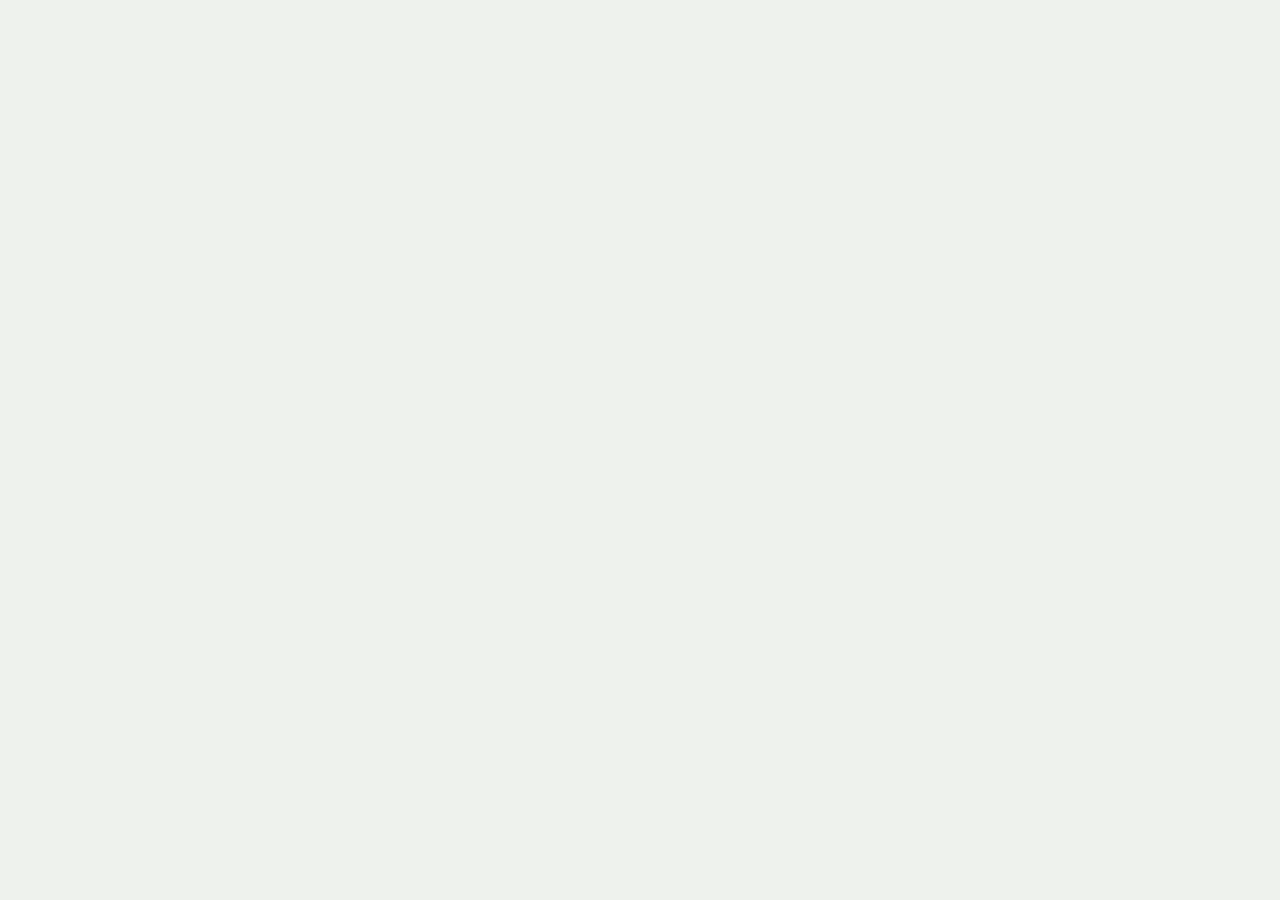
==== commit 053ce462: "Add files via upload" ====
--- a/index.html
+++ b/index.html
@@ -1,544 +1,579 @@
 <!doctype html>
 <html lang="en">
 <head>
-  <meta charset="utf-8">
-  <meta name="viewport" content="width=device-width, initial-scale=1">
-  <meta name="theme-color" content="#2338f5">
-  <title>Coinslot: quick games, real rivalries</title>
-  <meta name="description" content="Short multiplayer games you can finish on a lunch break, with a scoreboard that resets every Monday.">
-  <link rel="preconnect" href="https://fonts.googleapis.com">
-  <link rel="preconnect" href="https://fonts.gstatic.com" crossorigin>
-  <link rel="stylesheet" href="https://fonts.googleapis.com/css2?family=Bowlby+One&family=Bricolage+Grotesque:opsz,wght@12..96,400;12..96,600;12..96,800&display=swap">
-  <style>
-    :root {
-      --cobalt: #2338f5;
-      --ink: #0e0b2b;
-      --paper: #f6f4ff;
-      --butter: #ffd84d;
-      --hot: #ff4f7b;
-      --mist: #dfe3ff;
-      --display: "Bowlby One", "Arial Black", Impact, sans-serif;
-      --body: "Bricolage Grotesque", system-ui, "Segoe UI", sans-serif;
-      --shadow: 6px 6px 0 var(--ink);
+<meta charset="utf-8">
+<meta name="viewport" content="width=device-width, initial-scale=1, viewport-fit=cover">
+<title>BCW Home</title>
+<link rel="stylesheet" href="https://fonts.googleapis.com/css2?family=Barlow+Condensed:wght@500;600;700;800&family=Barlow:wght@400;500;600&family=JetBrains+Mono:wght@500;700&display=swap">
+<script src="https://cdn.tailwindcss.com/3.4.17"></script>
+<style>
+  /* Layout concept: black broadcast nav, a slim stats band, then bordered dashboard cards in two rows (two wide cards, then four tall ones) with a green outline glow. Gold marks names and champions. */
+  :root {
+    --bg: #090c0a;
+    --card: #040605;
+    --panel: #121713;
+    --panel2: #1a211b;
+    --line: #29322b;
+    --fg: #f1f5f1;
+    --muted: #9aa79c;
+    --accent: #22c55e;
+    --accentfg: #04130a;
+    --gold: #f5c518;
+    --nav: #040605;
+    --navfg: #f1f5f1;
+    --heel: #f2685b;
+    --face: #4cc3ff;
+    --tween: #f5b73d;
+    --font-display: "Barlow Condensed", "Arial Narrow", Impact, sans-serif;
+    --font-body: "Barlow", system-ui, -apple-system, "Segoe UI", sans-serif;
+    --font-mono: "JetBrains Mono", ui-monospace, "SFMono-Regular", Menlo, Consolas, monospace;
+    color-scheme: dark;
+  }
+  @media (prefers-color-scheme: light) {
+    :root:not([data-theme="dark"]) {
+      --bg: #eef2ed; --card: #ffffff; --panel: #ffffff; --panel2: #e6ece5; --line: #cfd8cd;
+      --fg: #0f1511; --muted: #526055; --accent: #15803d; --accentfg: #ffffff; --gold: #946200;
+      --heel: #c2362a; --face: #0a74b8; --tween: #a8680a;
+      color-scheme: light;
     }
-
-    * { box-sizing: border-box; }
-    html { scroll-behavior: smooth; }
-    @media (prefers-reduced-motion: reduce) { html { scroll-behavior: auto; } }
-
-    body {
-      margin: 0;
-      background: var(--cobalt);
-      color: var(--paper);
-      font: 400 1.0625rem/1.55 var(--body);
-    }
-
-    a { color: inherit; }
-    :focus-visible { outline: 3px solid var(--butter); outline-offset: 3px; }
-    .panel :focus-visible { outline-color: var(--ink); }
-
-    .wrap { max-width: 1080px; margin: 0 auto; padding: 0 20px; }
-
-    /* ---------- header ---------- */
-    .top { display: flex; align-items: center; justify-content: space-between; gap: 16px; padding: 20px 0; flex-wrap: wrap; }
-    .logo { display: flex; align-items: center; gap: 10px; font: 1.5rem/1 var(--display); text-decoration: none; }
-    .coin {
-      width: 32px; height: 32px; border-radius: 50%;
-      background: var(--butter); border: 3px solid var(--ink);
-      display: grid; place-items: center;
-    }
-    .coin::after { content: ""; width: 4px; height: 14px; background: var(--ink); border-radius: 2px; }
-    .nav { display: flex; gap: 24px; }
-    .nav a { font-weight: 600; text-decoration: none; padding: 4px 0; border-bottom: 3px solid transparent; }
-    .nav a:hover { border-bottom-color: var(--butter); }
-
-    /* ---------- shared bits ---------- */
-    .btn {
-      display: inline-block; padding: 12px 22px;
-      font: 800 1rem/1.2 var(--body); text-decoration: none; text-align: center;
-      color: var(--ink); background: var(--butter);
-      border: 3px solid var(--ink); border-radius: 999px; box-shadow: 3px 3px 0 var(--ink);
-      cursor: pointer; transition: transform .08s, box-shadow .08s;
-    }
-    .btn:hover { transform: translate(-1px, -1px); box-shadow: 4px 4px 0 var(--ink); }
-    .btn:active { transform: translate(3px, 3px); box-shadow: 0 0 0 var(--ink); }
-    .btn.hot { background: var(--hot); }
-    .btn.small { padding: 8px 16px; font-size: .95rem; }
-    .btn:disabled { opacity: .5; cursor: not-allowed; transform: none; box-shadow: 3px 3px 0 var(--ink); }
-
-    .panel { background: var(--paper); color: var(--ink); border: 3px solid var(--ink); border-radius: 10px; box-shadow: var(--shadow); }
-
-    h1, h2 { font-family: var(--display); font-weight: 400; margin: 0; letter-spacing: .01em; }
-    h2 { font-size: clamp(1.7rem, 4vw, 2.3rem); line-height: 1.1; margin-bottom: 24px; }
-    h3 { margin: 0; font-size: 1.15rem; line-height: 1.2; font-weight: 800; }
-    p { margin: 0; }
-    .block { padding-top: 72px; }
-
-    /* ---------- hero ---------- */
-    .hero { display: grid; grid-template-columns: 1.05fr .95fr; gap: 48px; align-items: center; padding: 32px 0 24px; }
-    .hero h1 { font-size: clamp(2.6rem, 7vw, 4.8rem); line-height: 1; }
-    .hero .lede { margin: 24px 0 32px; max-width: 34ch; font-size: 1.2rem; }
-    .hero .cta { display: flex; gap: 14px; flex-wrap: wrap; align-items: center; }
-    .hero .cta a.link { font-weight: 600; }
-
-    .cab { padding: 20px; }
-    .cab-head { display: flex; justify-content: space-between; align-items: baseline; gap: 12px; margin-bottom: 14px; }
-    .cab-head h2 { font-size: 1.5rem; margin: 0; }
-    .cab-head span { font-size: .9rem; color: #4a4670; }
-    .hud { display: grid; grid-template-columns: repeat(3, 1fr); gap: 8px; }
-    .hud div { background: var(--ink); color: var(--butter); border-radius: 6px; padding: 6px 12px; }
-    .hud b { display: block; font: 1.7rem/1.1 var(--display); font-weight: 400; font-variant-numeric: tabular-nums; }
-    .hud small { font-size: .8rem; color: var(--mist); }
-
-    .board { display: grid; grid-template-columns: repeat(4, 1fr); gap: 8px; margin: 16px 0; }
-    .cell {
-      aspect-ratio: 1; padding: 0; cursor: pointer;
-      background: var(--mist); border: 3px solid var(--ink); border-radius: 8px;
-    }
-    .cell:disabled { cursor: default; }
-    .cell:not(:disabled):active { transform: scale(.94); }
-    .cell.lit { background: var(--butter); box-shadow: inset 0 0 0 7px var(--hot); }
-    @media (prefers-reduced-motion: no-preference) {
-      .cell.lit { animation: pop .14s ease-out; }
-      @keyframes pop { from { transform: scale(.85); } to { transform: scale(1); } }
-    }
-    .cab-foot { display: flex; align-items: center; gap: 16px; }
-    #msg { font-size: .95rem; min-height: 2.9em; flex: 1; }
-
-    /* ---------- games ---------- */
-    .games { padding: 28px; }
-    .feature { display: grid; grid-template-columns: 180px 1fr; gap: 28px; align-items: center; padding-bottom: 28px; }
-    .feature p { margin: 8px 0 16px; max-width: 52ch; }
-    .art { border: 3px solid var(--ink); border-radius: 8px; aspect-ratio: 1; }
-    .row {
-      display: grid; grid-template-columns: 64px 1fr auto auto; gap: 18px; align-items: center;
-      padding: 16px 0; border-top: 2px solid var(--ink);
-    }
-    .row .art { width: 64px; height: 64px; border-radius: 6px; }
-    .row p { font-size: .95rem; color: #3a3660; }
-    .row .meta { font-size: .95rem; text-align: right; color: #3a3660; }
-
-    .a-lantern { background: radial-gradient(circle at 50% 58%, var(--butter) 0 17%, #ff9f43 18% 26%, transparent 27%), repeating-linear-gradient(90deg, #1b1760 0 14px, var(--ink) 14px 28px); }
-    .a-tide    { background: repeating-radial-gradient(circle at 0 100%, #19c3a6 0 8px, #0b6b5c 8px 16px); }
-    .a-brick   { background: linear-gradient(var(--ink) 0 0) 0 33% / 100% 3px no-repeat, linear-gradient(var(--ink) 0 0) 0 66% / 100% 3px no-repeat, repeating-linear-gradient(90deg, var(--hot) 0 30px, var(--ink) 30px 33px); }
-    .a-glimmer { background: conic-gradient(var(--butter) 25%, var(--paper) 0 50%, var(--butter) 0 75%, var(--paper) 0) 0 0 / 50% 50%; }
-    .a-rocket  { background: repeating-linear-gradient(135deg, var(--cobalt) 0 14px, var(--paper) 14px 20px, var(--hot) 20px 34px, var(--paper) 34px 40px); }
-    .a-moth    { background: radial-gradient(circle at 70% 30%, var(--paper) 0 8%, var(--butter) 9% 20%, transparent 40%), linear-gradient(160deg, #2b2570, var(--ink)); }
-
-    /* ---------- scores ---------- */
-    .split { display: grid; grid-template-columns: 1.1fr .9fr; gap: 32px; align-items: start; }
-    .scores { padding: 8px 24px 20px; }
-    .scores table { width: 100%; border-collapse: collapse; }
-    .scores caption { text-align: left; font-weight: 800; padding: 16px 0 8px; }
-    .scores th { text-align: left; font-weight: 600; font-size: .9rem; color: #4a4670; padding: 6px 0; border-bottom: 3px solid var(--ink); }
-    .scores td { padding: 12px 0; border-bottom: 2px solid var(--mist); font-variant-numeric: tabular-nums; }
-    .scores th:last-child, .scores td:last-child { text-align: right; }
-    .scores tr.leader td { background: var(--butter); border-bottom-color: var(--butter); }
-    .scores tr.leader td:first-child { padding-left: 10px; }
-    .scores tr.leader td:last-child { padding-right: 10px; }
-    .scores td:first-child { width: 3.2em; font-family: var(--display); }
-
-    .event { padding: 24px; background: var(--butter); }
-    .event .date { font: 2.6rem/1 var(--display); }
-    .event h3 { margin-top: 12px; font-size: 1.3rem; }
-    .event p { margin: 8px 0 20px; }
-
-    /* ---------- footer ---------- */
-    footer { margin-top: 88px; padding: 28px 0 48px; border-top: 3px solid var(--ink); background: rgba(14, 11, 43, .25); }
-    footer .wrap { display: flex; justify-content: space-between; gap: 16px; flex-wrap: wrap; font-size: .92rem; }
-    footer dl { display: flex; gap: 24px; margin: 0; flex-wrap: wrap; }
-    footer dt { display: inline; color: var(--mist); }
-    footer dd { display: inline; margin: 0 0 0 6px; font-weight: 600; }
-
-    /* ---------- hidden load tester (add ?loadtest to the address) ---------- */
-    .lt { padding: 24px; }
-    .lt .controls { display: grid; grid-template-columns: repeat(auto-fit, minmax(190px, 1fr)); gap: 16px; align-items: end; margin: 16px 0; }
-    .lt label { display: grid; gap: 6px; font-size: .9rem; }
-    .lt select { font: inherit; padding: 8px 10px; border: 2px solid var(--ink); border-radius: 8px; background: #fff; color: var(--ink); }
-    .lt input[type=range] { width: 100%; accent-color: var(--cobalt); }
-    .lt .actions { display: flex; gap: 10px; flex-wrap: wrap; }
-    .lt .stats { display: grid; grid-template-columns: repeat(auto-fit, minmax(110px, 1fr)); gap: 10px; margin-top: 8px; }
-    .lt .stats div { background: var(--ink); color: var(--butter); border-radius: 8px; padding: 10px; text-align: center; }
-    .lt .stats b { display: block; font: 1.4rem/1.1 var(--display); font-weight: 400; font-variant-numeric: tabular-nums; }
-    .lt .stats small { color: var(--mist); }
-    .lt ul { list-style: none; margin: 8px 0 0; padding: 0; display: grid; gap: 6px; }
-    .lt li { display: flex; justify-content: space-between; gap: 12px; padding: 8px 12px; background: var(--mist); border-radius: 6px; }
-
-    /* ---------- small screens ---------- */
-    @media (max-width: 860px) {
-      .hero { grid-template-columns: 1fr; gap: 36px; }
-      .split { grid-template-columns: 1fr; }
-    }
-    @media (max-width: 640px) {
-      .games { padding: 20px; }
-      .feature { grid-template-columns: 1fr; }
-      .feature .art { max-width: 140px; }
-      .row { grid-template-columns: 64px 1fr; }
-      .row .meta { grid-column: 2; text-align: left; }
-      .row .btn { grid-column: 2; justify-self: start; }
-      .nav { gap: 16px; }
-    }
-  </style>
+  }
+  :root[data-theme="light"] {
+    --bg: #eef2ed; --card: #ffffff; --panel: #ffffff; --panel2: #e6ece5; --line: #cfd8cd;
+    --fg: #0f1511; --muted: #526055; --accent: #15803d; --accentfg: #ffffff; --gold: #946200;
+    --heel: #c2362a; --face: #0a74b8; --tween: #a8680a;
+    color-scheme: light;
+  }
+  body { background-color: var(--bg); background-image: radial-gradient(ellipse 70% 40% at 50% 0%, color-mix(in srgb, var(--accent) 9%, transparent), transparent); background-repeat: no-repeat; color: var(--fg); font-family: var(--font-body); font-size: 16px; margin: 0; }
+  body::before { content: ""; position: fixed; inset: 0 0 auto; height: env(safe-area-inset-top, 0px); z-index: 60; background: var(--nav); }
+  .gut { padding-left: max(16px, env(safe-area-inset-left, 0px)); padding-right: max(16px, env(safe-area-inset-right, 0px)); }
+  .cap { max-width: 1480px; margin-left: auto; margin-right: auto; }
+  .card { background: var(--card); border: 1px solid var(--accent); border-radius: 12px; box-shadow: 0 0 36px color-mix(in srgb, var(--accent) 14%, transparent); }
+  .stripes { background-image: repeating-linear-gradient(115deg, transparent 0 26px, color-mix(in srgb, var(--accent) 12%, transparent) 26px 30px); }
+  .noscroll { scrollbar-width: none; }
+  .noscroll::-webkit-scrollbar { display: none; }
+  .slim { scrollbar-width: thin; scrollbar-color: var(--line) transparent; }
+  :focus-visible { outline: 2px solid var(--accent); outline-offset: 2px; }
+  @media (prefers-reduced-motion: reduce) { * { transition-duration: 0.01ms !important; animation-duration: 0.01ms !important; scroll-behavior: auto !important; } }
+  @keyframes rise { from { opacity: 0; transform: translateY(14px); } to { opacity: 1; transform: none; } }
+  .rise { animation: rise 0.28s ease-out both; }
+</style>
+<script>
+  tailwind.config = {
+    theme: { extend: {
+      colors: { bg: "var(--bg)", card: "var(--card)", panel: "var(--panel)", panel2: "var(--panel2)", line: "var(--line)", fg: "var(--fg)", muted: "var(--muted)", accent: "var(--accent)", accentfg: "var(--accentfg)", gold: "var(--gold)", nav: "var(--nav)", navfg: "var(--navfg)", heel: "var(--heel)", face: "var(--face)", tween: "var(--tween)" },
+      fontFamily: { display: "var(--font-display)", body: "var(--font-body)", mono: "var(--font-mono)" }
+    } }
+  };
+</script>
+
 </head>
 <body>
-  <div class="wrap">
-    <header class="top">
-      <a class="logo" href="#top" id="top"><span class="coin" aria-hidden="true"></span>Coinslot</a>
-      <nav class="nav" aria-label="Main">
-        <a href="#games">Games</a>
-        <a href="#scores">Scores</a>
-        <a href="#events">Events</a>
-      </nav>
+<div id="root"></div>
+
+<script src="data.js"></script>
+<script src="https://cdnjs.cloudflare.com/ajax/libs/react/18.3.1/umd/react.production.min.js"></script>
+<script src="https://cdnjs.cloudflare.com/ajax/libs/react-dom/18.3.1/umd/react-dom.production.min.js"></script>
+<script src="https://cdnjs.cloudflare.com/ajax/libs/babel-standalone/7.23.9/babel.min.js"></script>
+<script type="text/babel" data-presets="react">
+const { useState, useMemo, useEffect, useRef } = React;
+const { ROSTER, TITLES, TITLE_DETAILS, RANKINGS, STORIES } = window.BCW;
+
+const ALIGN = { heel: "Heel", face: "Face", tween: "Tween" };
+const NAV = [["Home", "index.html"], ["Roster", "roster.html"], ["Titles", "roster.html#titles"], ["Rankings", "#rankings"], ["Stories", "#stories"], ["Calendar", "#events"]];
+const STREAMS = [
+  ["BCW Network", "Every premium live event, plus the full archive, on any device."],
+  ["Arena+", "Weekly shows live in your region with replays for 30 days."],
+  ["How to Watch", "Find where each show and event streams in your country."],
+];
+const FOOT = {
+  Corporate: ["Corporate", "Careers", "Impact"],
+  "BCW.com": ["News", "Videos", "Photos", "Priority Pass"],
+  About: ["Terms of Use", "Privacy Policy", "Copyright", "Your Privacy Choices"],
+  Help: ["Club FAQs", "Contact Us", "Security", "Cookie Policy"],
+};
+const STORE_KEY = "bcw-special-events";
+
+/* ---------- Helpers ---------- */
+const pad = (n) => String(n).padStart(2, "0");
+const iso = (d) => `${d.getFullYear()}-${pad(d.getMonth() + 1)}-${pad(d.getDate())}`;
+const fmtDate = (s) => new Date(s + "T00:00:00").toLocaleDateString("en-GB", { day: "numeric", month: "short", year: "numeric" });
+const loadEvents = () => { try { const v = JSON.parse(localStorage.getItem(STORE_KEY)); return Array.isArray(v) ? v : []; } catch (e) { return []; } };
+const saveEvents = (list) => { try { localStorage.setItem(STORE_KEY, JSON.stringify(list)); } catch (e) {} };
+
+/* ---------- Icons ---------- */
+const Icon = ({ d, size = 20, className = "", fill = "none" }) => (
+  <svg width={size} height={size} viewBox="0 0 24 24" fill={fill} stroke="currentColor" strokeWidth="2" strokeLinecap="round" strokeLinejoin="round" className={className} aria-hidden="true"><path d={d} /></svg>
+);
+const I = {
+  menu: "M4 6h16M4 12h16M4 18h16",
+  close: "M18 6 6 18M6 6l12 12",
+  right: "M9 18l6-6-6-6",
+  left: "M15 18l-6-6 6-6",
+  arrow: "M5 12h14M13 6l6 6-6 6",
+  down: "M6 9l6 6 6-6",
+  sun: "M12 17a5 5 0 1 0 0-10 5 5 0 0 0 0 10zM12 1v2M12 21v2M4.2 4.2l1.4 1.4M18.4 18.4l1.4 1.4M1 12h2M21 12h2M4.2 19.8l1.4-1.4M18.4 5.6l1.4-1.4",
+  play: "M6 4l14 8-14 8z",
+  trash: "M3 6h18M8 6V4h8v2M19 6l-1 14H6L5 6M10 11v6M14 11v6",
+  cal: "M3 5h18v16H3zM3 10h18M8 3v4M16 3v4",
+};
+
+/* ---------- Shared pieces ---------- */
+function AlignPill({ a }) {
+  return <span className={`inline-block border px-2 py-0.5 font-display text-sm font-bold uppercase tracking-wider text-${a} border-${a}`}>{ALIGN[a]}</span>;
+}
+
+function Card({ id, title, children, footer, className = "" }) {
+  return (
+    <section id={id} aria-labelledby={`${id}-h`} className={`card scroll-mt-24 flex flex-col p-5 sm:p-7 min-w-0 ${className}`}>
+      <h2 id={`${id}-h`} className="font-display text-3xl sm:text-[2rem] font-bold uppercase tracking-[0.14em] leading-tight">{title}</h2>
+      <span className="block mt-3 mb-5 h-[3px] w-12 bg-accent" aria-hidden="true" />
+      <div className="flex-1 min-h-0 flex flex-col">{children}</div>
+      {footer && <div className="mt-5 pt-4 border-t border-line">{footer}</div>}
+    </section>
+  );
+}
+
+function GoLink({ href, onClick, children }) {
+  const cls = "inline-flex items-center gap-1.5 text-sm font-medium text-fg hover:text-accent transition-colors group";
+  const inner = <>{children}<Icon d={I.arrow} size={16} className="transition-transform group-hover:translate-x-1" /></>;
+  return href ? <a href={href} className={cls}>{inner}</a> : <button onClick={onClick} className={cls}>{inner}</button>;
+}
+
+/* ---------- Header ---------- */
+function Header({ onToggleTheme }) {
+  const [menu, setMenu] = useState(false);
+  const [watch, setWatch] = useState(false);
+  const watchRef = useRef(null);
+  useEffect(() => {
+    if (!watch) return;
+    const close = (e) => { if (watchRef.current && !watchRef.current.contains(e.target)) setWatch(false); };
+    const esc = (e) => { if (e.key === "Escape") setWatch(false); };
+    document.addEventListener("mousedown", close);
+    document.addEventListener("keydown", esc);
+    return () => { document.removeEventListener("mousedown", close); document.removeEventListener("keydown", esc); };
+  }, [watch]);
+  return (
+    <header className="sticky z-50 bg-nav text-navfg border-b border-line" style={{ top: "env(safe-area-inset-top, 0px)" }}>
+      <div className="gut">
+        <div className="cap flex h-16 items-center gap-4">
+          <button className="lg:hidden -ml-2 p-2 rounded hover:bg-white/10 transition-colors" aria-label={menu ? "Close menu" : "Open menu"} aria-expanded={menu} onClick={() => setMenu(!menu)}>
+            <Icon d={menu ? I.close : I.menu} size={24} />
+          </button>
+          <a href="index.html" className="flex items-center gap-2 font-display text-[2.1rem] font-extrabold tracking-wide leading-none" aria-label="BCW home">
+            <span className="inline-block h-6 w-2.5 -skew-x-12 bg-accent" aria-hidden="true" />BCW
+          </a>
+          <nav aria-label="Main" className="hidden lg:flex items-center gap-1 ml-6">
+            {NAV.map(([n, href]) => {
+              const on = n === "Home";
+              return (
+                <a key={n} href={href} aria-current={on ? "page" : undefined}
+                  className={`relative px-3 py-2 font-display text-lg font-semibold uppercase tracking-wide transition-colors hover:text-accent ${on ? "text-accent" : ""}`}>
+                  {n}
+                  {on && <span className="absolute left-3 right-3 -bottom-[13px] h-[3px] bg-accent" />}
+                </a>
+              );
+            })}
+          </nav>
+          <div className="ml-auto flex items-center gap-1 sm:gap-2">
+            <div className="relative" ref={watchRef}>
+              <button onClick={() => setWatch(!watch)} aria-expanded={watch} aria-haspopup="true"
+                className="flex items-center gap-1.5 rounded-sm bg-accent text-accentfg px-3 sm:px-4 py-2 font-display font-bold uppercase tracking-wide text-base hover:brightness-110 active:brightness-90 transition">
+                <Icon d={I.play} size={14} fill="currentColor" /> Watch <Icon d={I.down} size={16} className={`transition-transform ${watch ? "rotate-180" : ""}`} />
+              </button>
+              {watch && (
+                <div className="rise absolute right-0 mt-3 w-[min(92vw,22rem)] bg-panel text-fg border border-line shadow-2xl rounded-sm p-2">
+                  {STREAMS.map(([t, d]) => (
+                    <a key={t} href="#" onClick={(e) => e.preventDefault()} className="block p-3 rounded-sm hover:bg-panel2 focus-visible:bg-panel2 transition-colors">
+                      <span className="block font-display text-xl font-bold uppercase">{t}</span>
+                      <span className="block text-sm text-muted">{d}</span>
+                    </a>
+                  ))}
+                </div>
+              )}
+            </div>
+            <button onClick={onToggleTheme} aria-label="Switch light or dark theme" className="p-2 rounded hover:bg-white/10 transition-colors hover:text-accent"><Icon d={I.sun} size={22} /></button>
+          </div>
+        </div>
+      </div>
+      {menu && (
+        <nav aria-label="Mobile" className="lg:hidden border-t border-line bg-nav rise">
+          <div className="gut">
+            <ul className="cap py-2">
+              {NAV.map(([n, href]) => (
+                <li key={n}>
+                  <a href={href} onClick={() => setMenu(false)} className={`flex items-center justify-between py-3 border-b border-line font-display text-2xl font-semibold uppercase ${n === "Home" ? "text-accent" : ""}`}>
+                    {n}<Icon d={I.right} size={18} />
+                  </a>
+                </li>
+              ))}
+            </ul>
+          </div>
+        </nav>
+      )}
     </header>
-
-    <main>
-      <section class="hero" aria-labelledby="hero-h">
+  );
+}
+
+/* ---------- Stats band ---------- */
+function Band({ upcoming }) {
+  const holders = new Set(TITLES.flatMap((t) => t.holders)).size;
+  const stats = [[ROSTER.length, "Competitors"], [holders, "Champions"], [STORIES.filter((s) => s.status === "Active").length, "Active stories"], [upcoming, "Upcoming events"]];
+  return (
+    <section className="stripes border-b border-line bg-panel">
+      <div className="gut">
+        <div className="cap py-8 sm:py-10 flex flex-col gap-5 sm:flex-row sm:items-end sm:justify-between">
+          <div>
+            <p className="font-display text-lg font-semibold uppercase tracking-[0.2em] text-accent">Welcome to BCW</p>
+            <h1 className="font-display text-5xl sm:text-7xl font-extrabold uppercase leading-[0.9] tracking-tight">Home</h1>
+          </div>
+          <div className="grid grid-cols-2 sm:flex gap-x-8 gap-y-3 font-display uppercase">
+            {stats.map(([n, l]) => (
+              <div key={l}>
+                <p className="text-4xl sm:text-5xl font-extrabold leading-none tabular-nums">{n}</p>
+                <p className="text-sm tracking-widest text-muted">{l}</p>
+              </div>
+            ))}
+          </div>
+        </div>
+      </div>
+    </section>
+  );
+}
+
+/* ---------- Top row ---------- */
+function RosterSnapshot() {
+  return (
+    <Card id="snapshot" title="Roster Snapshot" footer={<GoLink href="roster.html#roster">Go to Roster</GoLink>}>
+      <ul className="divide-y divide-line">
+        {ROSTER.map((p) => (
+          <li key={p.id}>
+            <a href="roster.html#roster" className="group flex items-center gap-3 sm:gap-4 py-3 hover:bg-panel2 transition-colors">
+              <span className="grid place-items-center h-11 w-11 shrink-0 rounded-full font-display text-2xl font-extrabold text-white" style={{ background: `linear-gradient(160deg, hsl(${p.hue} 45% 32%), hsl(${p.hue} 50% 10%))` }}>{p.name[0]}</span>
+              <span className="min-w-0 flex-1">
+                <span className="block font-display text-2xl font-bold uppercase leading-none text-gold group-hover:text-accent transition-colors truncate">{p.name}</span>
+                <span className="block mt-0.5 text-sm text-muted tabular-nums">{p.record.w}W {p.record.l}L {p.record.d}D</span>
+              </span>
+              <AlignPill a={p.alignment} />
+              <span className="w-14 text-right font-mono font-bold tabular-nums">{p.winRate}%</span>
+            </a>
+          </li>
+        ))}
+      </ul>
+    </Card>
+  );
+}
+
+function Divisions() {
+  const groups = useMemo(() => {
+    const map = {};
+    ROSTER.forEach((p) => p.ranked.forEach((r) => {
+      (map[r.division] = map[r.division] || { division: r.division, title: r.title, entries: [] }).entries.push({ rank: r.rank, name: p.name });
+    }));
+    return Object.values(map).map((g) => ({ ...g, entries: g.entries.sort((a, b) => a.rank - b.rank) }));
+  }, []);
+  return (
+    <Card id="divisions" title="Ranked Divisions" footer={<GoLink href="roster.html#titles">Go to Titles</GoLink>}>
+      <div className="grid gap-4 sm:grid-cols-2">
+        {groups.map((g) => (
+          <div key={g.division} className="border border-line p-4 rounded-lg bg-panel">
+            <h3 className="font-display text-2xl font-bold uppercase leading-tight">{g.division}</h3>
+            <p className="text-sm text-muted mb-3">{g.title}</p>
+            <ol className="space-y-1.5">
+              {g.entries.map((e) => (
+                <li key={e.name} className="flex items-center gap-3">
+                  <span className="grid place-items-center h-8 w-10 bg-accent text-accentfg font-display text-xl font-extrabold tabular-nums">#{e.rank}</span>
+                  <span className="font-display text-2xl font-bold text-gold">{e.name}</span>
+                </li>
+              ))}
+            </ol>
+          </div>
+        ))}
+      </div>
+    </Card>
+  );
+}
+
+/* ---------- Bottom row ---------- */
+function Champions() {
+  const held = TITLES.filter((t) => t.holders.length > 0);
+  return (
+    <Card id="champions" title="Current Champions" footer={<GoLink href="roster.html#titles">Go to Titles</GoLink>}>
+      <ul className="slim max-h-[26rem] overflow-y-auto space-y-3 pr-1">
+        {held.map((t) => {
+          const d = TITLE_DETAILS[t.name];
+          return (
+            <li key={t.name} className="border border-line rounded-lg bg-panel p-4">
+              <h3 className="font-display text-2xl font-bold leading-tight">{t.name}</h3>
+              <p className="mt-1 font-display text-2xl font-bold text-gold leading-tight">{t.holders.join(" & ")}</p>
+              {d && (
+                <dl className="mt-3 flex flex-wrap gap-x-8 gap-y-1 text-sm">
+                  <div><dt className="inline text-muted">Reign: </dt><dd className="inline font-medium tabular-nums">{d.reign}</dd></div>
+                  <div><dt className="inline text-muted">Last Defense: </dt><dd className="inline font-medium">{d.lastDefense}</dd></div>
+                </dl>
+              )}
+            </li>
+          );
+        })}
+      </ul>
+    </Card>
+  );
+}
+
+function Rankings() {
+  const rows = RANKINGS.slice().sort((a, b) => a.rank - b.rank);
+  return (
+    <Card id="rankings" title="Top 10 Rankings" footer={<GoLink href="roster.html#roster">Go to Roster</GoLink>}>
+      <ol className="slim max-h-[26rem] overflow-y-auto pr-1">
+        {rows.map((r) => (
+          <li key={r.rank} className="flex items-baseline gap-3 py-3.5 border-b border-line last:border-b-0">
+            <span className="w-9 shrink-0 font-mono text-sm text-muted tabular-nums">#{r.rank}</span>
+            <span className="flex-1 min-w-0 truncate font-display text-[1.7rem] font-bold leading-none text-gold">{r.name}</span>
+            <span className="font-mono text-lg font-bold tabular-nums">{r.score.toFixed(2)}</span>
+          </li>
+        ))}
+      </ol>
+    </Card>
+  );
+}
+
+function Stories() {
+  const [full, setFull] = useState(false);
+  return (
+    <Card id="stories" title="Top Stories" footer={<GoLink onClick={() => setFull(!full)}>{full ? "Show short previews" : "Read full stories"}</GoLink>}>
+      <ul className="slim max-h-[26rem] overflow-y-auto pr-1 divide-y divide-line">
+        {STORIES.map((s) => (
+          <li key={s.title} className="py-4 first:pt-0">
+            <div className="flex items-start justify-between gap-3">
+              <h3 className="font-display text-2xl font-bold leading-tight">{s.title}</h3>
+              <span className={`shrink-0 border rounded-full px-3 py-0.5 text-xs font-medium ${s.status === "Active" ? "border-accent text-accent" : "border-line text-muted"}`}>{s.status}</span>
+            </div>
+            <p className={`mt-2 text-fg leading-snug ${full ? "" : "line-clamp-2"}`}>{s.text}</p>
+            <p className="mt-2 flex flex-wrap gap-x-3 text-sm font-medium text-accent">{s.people.map((n) => <span key={n}>{n}</span>)}</p>
+          </li>
+        ))}
+      </ul>
+    </Card>
+  );
+}
+
+function Events({ events, onCreate, onRemove, onCalendar }) {
+  return (
+    <Card id="events" title="Upcoming Special Event" footer={<GoLink onClick={onCalendar}>Go to Calendar</GoLink>}>
+      <div className="flex-1 min-h-[16rem] rounded-lg bg-panel border border-line p-4 flex flex-col">
+        {events.length === 0 ? (
+          <div className="flex-1 grid place-content-center justify-items-center gap-4 text-center">
+            <p className="text-muted">No upcoming special events.</p>
+            <button onClick={onCreate} className="bg-accent text-accentfg px-6 py-3 rounded-md font-semibold shadow-lg hover:brightness-110 active:brightness-90 active:scale-[.98] transition">Create Special Event</button>
+          </div>
+        ) : (
+          <>
+            <ul className="slim flex-1 max-h-[20rem] overflow-y-auto space-y-3 pr-1">
+              {events.map((e) => (
+                <li key={e.id} className="flex items-start gap-3 border border-line rounded-lg bg-card p-3">
+                  <span className="shrink-0 w-14 text-center bg-accent text-accentfg py-1.5 font-display leading-none">
+                    <span className="block text-2xl font-extrabold tabular-nums">{e.date.slice(8, 10)}</span>
+                    <span className="block text-xs font-bold uppercase tracking-wider">{new Date(e.date + "T00:00:00").toLocaleDateString("en-GB", { month: "short" })}</span>
+                  </span>
+                  <span className="min-w-0 flex-1">
+                    <span className="block font-display text-xl font-bold leading-tight">{e.name}</span>
+                    <span className="block text-sm text-muted">{e.venue || "Venue to be announced"} · {fmtDate(e.date)}</span>
+                  </span>
+                  <button onClick={() => onRemove(e.id)} aria-label={`Remove ${e.name}`} className="p-1.5 text-muted hover:text-heel transition-colors"><Icon d={I.trash} size={18} /></button>
+                </li>
+              ))}
+            </ul>
+            <button onClick={onCreate} className="mt-4 w-full border border-accent text-accent py-2.5 rounded-md font-semibold hover:bg-accent hover:text-accentfg transition-colors">Create Special Event</button>
+          </>
+        )}
+      </div>
+    </Card>
+  );
+}
+
+/* ---------- Dialogs ---------- */
+function Modal({ label, onClose, children, wide }) {
+  const ref = useRef(null);
+  useEffect(() => {
+    const prevFocus = document.activeElement;
+    ref.current && ref.current.focus();
+    const esc = (e) => { if (e.key === "Escape") onClose(); };
+    document.addEventListener("keydown", esc);
+    const prev = document.body.style.overflow;
+    document.body.style.overflow = "hidden";
+    return () => { document.removeEventListener("keydown", esc); document.body.style.overflow = prev; prevFocus && prevFocus.focus && prevFocus.focus(); };
+  }, []);
+  return (
+    <div className="fixed inset-0 z-[70] flex items-end sm:items-center justify-center bg-black/75 backdrop-blur-sm" onMouseDown={(e) => e.target === e.currentTarget && onClose()}>
+      <div ref={ref} tabIndex={-1} role="dialog" aria-modal="true" aria-label={label} className={`rise relative w-full ${wide ? "sm:max-w-2xl" : "sm:max-w-md"} max-h-[92dvh] overflow-y-auto card p-5 sm:p-7 outline-none`}>
+        <button onClick={onClose} aria-label="Close" className="absolute top-3 right-3 grid place-items-center h-10 w-10 hover:bg-accent hover:text-accentfg transition-colors"><Icon d={I.close} /></button>
+        {children}
+      </div>
+    </div>
+  );
+}
+
+function EventForm({ onSave, onClose }) {
+  const today = iso(new Date());
+  const [f, setF] = useState({ name: "", date: "", venue: "" });
+  const [err, setErr] = useState({});
+  const set = (k) => (e) => setF({ ...f, [k]: e.target.value });
+  const submit = (e) => {
+    e.preventDefault();
+    const er = {};
+    if (!f.name.trim()) er.name = "Enter a name for the event.";
+    if (!f.date) er.date = "Choose a date.";
+    else if (f.date < today) er.date = "Choose today or a future date.";
+    setErr(er);
+    if (Object.keys(er).length) return;
+    onSave({ id: Date.now().toString(36), name: f.name.trim(), date: f.date, venue: f.venue.trim() });
+  };
+  const field = "w-full bg-bg border px-3 py-2.5 text-base focus:outline-none focus:border-accent focus:ring-1 focus:ring-accent transition-colors";
+  return (
+    <Modal label="Create special event" onClose={onClose}>
+      <h2 className="font-display text-3xl font-bold uppercase tracking-[0.12em] pr-10">Create Special Event</h2>
+      <span className="block mt-3 mb-5 h-[3px] w-12 bg-accent" />
+      <form onSubmit={submit} noValidate className="space-y-4">
         <div>
-          <h1 id="hero-h">Quick games. Real rivalries.</h1>
-          <p class="lede">Matches you can finish on a lunch break, and a scoreboard that resets every Monday.</p>
-          <div class="cta">
-            <a class="btn hot" href="#games">Pick a game</a>
-            <a class="link" href="#scores">See this week's scores</a>
-          </div>
-        </div>
-
-        <div class="panel cab" aria-labelledby="sr-h">
-          <div class="cab-head">
-            <h2 id="sr-h">Spark Rush</h2>
-            <span>Hit the glowing square. 20 seconds.</span>
-          </div>
-          <div class="hud">
-            <div><small>Score</small><b id="g-score">0</b></div>
-            <div><small>Time left</small><b id="g-time">20.0</b></div>
-            <div><small>Your best</small><b id="g-best">0</b></div>
-          </div>
-          <div class="board" id="board" role="group" aria-label="Spark Rush board"></div>
-          <div class="cab-foot">
-            <button type="button" class="btn hot" id="g-start">Start game</button>
-            <p id="msg" aria-live="polite">Press Start, then click each glowing square as fast as you can.</p>
-          </div>
-        </div>
-      </section>
-
-      <section class="block" id="games" aria-labelledby="games-h">
-        <h2 id="games-h">Pick a game</h2>
-        <div class="panel games">
-          <div class="feature">
-            <div class="art a-lantern" role="img" aria-label="A lantern glowing in a dark corridor"></div>
-            <div>
-              <h3>Lanternfall</h3>
-              <p>Team up with up to three friends and carry one lantern through a collapsing dungeon. Whoever holds the light can see the traps, so you'll want to pass it often. A run takes about 15 minutes.</p>
-              <a class="btn" href="#">Play Lanternfall</a>
+          <label htmlFor="ev-name" className="block text-sm font-medium mb-1">Event name</label>
+          <input id="ev-name" value={f.name} onChange={set("name")} placeholder="Backyard Mania 2026" aria-invalid={!!err.name} className={`${field} ${err.name ? "border-heel" : "border-line"}`} />
+          {err.name && <p className="mt-1 text-sm text-heel">{err.name}</p>}
+        </div>
+        <div className="grid gap-4 sm:grid-cols-2">
+          <div>
+            <label htmlFor="ev-date" className="block text-sm font-medium mb-1">Date</label>
+            <input id="ev-date" type="date" min={today} value={f.date} onChange={set("date")} aria-invalid={!!err.date} className={`${field} ${err.date ? "border-heel" : "border-line"}`} />
+            {err.date && <p className="mt-1 text-sm text-heel">{err.date}</p>}
+          </div>
+          <div>
+            <label htmlFor="ev-venue" className="block text-sm font-medium mb-1">Venue <span className="text-muted font-normal">(optional)</span></label>
+            <input id="ev-venue" value={f.venue} onChange={set("venue")} placeholder="Johannesburg Arena" className={`${field} border-line`} />
+          </div>
+        </div>
+        <div className="flex gap-3 pt-2">
+          <button type="submit" className="flex-1 bg-accent text-accentfg py-3 rounded-md font-semibold hover:brightness-110 active:brightness-90 transition">Save event</button>
+          <button type="button" onClick={onClose} className="px-5 py-3 rounded-md border border-line text-muted hover:text-fg hover:border-fg transition-colors">Cancel</button>
+        </div>
+      </form>
+    </Modal>
+  );
+}
+
+function CalendarDialog({ events, onClose }) {
+  const now = new Date();
+  const [cursor, setCursor] = useState(new Date(now.getFullYear(), now.getMonth(), 1));
+  const [sel, setSel] = useState(iso(now));
+  const y = cursor.getFullYear(), m = cursor.getMonth();
+  const lead = (new Date(y, m, 1).getDay() + 6) % 7;
+  const count = new Date(y, m + 1, 0).getDate();
+  const cells = [...Array(lead).fill(null), ...Array.from({ length: count }, (_, i) => i + 1)];
+  const key = (d) => `${y}-${pad(m + 1)}-${pad(d)}`;
+  const byDate = {};
+  events.forEach((e) => { (byDate[e.date] = byDate[e.date] || []).push(e); });
+  const move = (n) => setCursor(new Date(y, m + n, 1));
+  const todays = byDate[sel] || [];
+  return (
+    <Modal label="Event calendar" onClose={onClose} wide>
+      <h2 className="font-display text-3xl font-bold uppercase tracking-[0.12em] pr-10">Calendar</h2>
+      <span className="block mt-3 mb-5 h-[3px] w-12 bg-accent" />
+      <div className="flex items-center justify-between mb-3">
+        <button onClick={() => move(-1)} aria-label="Previous month" className="grid place-items-center h-10 w-10 border border-line hover:border-accent hover:text-accent transition-colors"><Icon d={I.left} /></button>
+        <p className="font-display text-2xl font-bold uppercase tracking-wider" aria-live="polite">{cursor.toLocaleDateString("en-GB", { month: "long", year: "numeric" })}</p>
+        <button onClick={() => move(1)} aria-label="Next month" className="grid place-items-center h-10 w-10 border border-line hover:border-accent hover:text-accent transition-colors"><Icon d={I.right} /></button>
+      </div>
+      <div className="grid grid-cols-7 gap-1 text-center">
+        {["M", "T", "W", "T", "F", "S", "S"].map((d, i) => <span key={i} className="py-1 text-xs font-semibold uppercase tracking-wider text-muted">{d}</span>)}
+        {cells.map((d, i) => {
+          if (!d) return <span key={i} />;
+          const k = key(d), has = byDate[k], on = k === sel, isToday = k === iso(now);
+          return (
+            <button key={i} onClick={() => setSel(k)} aria-pressed={on} aria-label={`${fmtDate(k)}${has ? `, ${has.length} event${has.length > 1 ? "s" : ""}` : ""}`}
+              className={`relative aspect-square grid place-items-center text-base tabular-nums border transition-colors ${on ? "bg-accent text-accentfg border-accent font-bold" : isToday ? "border-accent text-accent" : "border-transparent hover:border-line"}`}>
+              {d}
+              {has && <span className={`absolute bottom-1.5 h-1.5 w-1.5 rounded-full ${on ? "bg-accentfg" : "bg-gold"}`} />}
+            </button>
+          );
+        })}
+      </div>
+      <div className="mt-5 border-t border-line pt-4">
+        <h3 className="font-display text-xl font-bold uppercase tracking-wide mb-2">{fmtDate(sel)}</h3>
+        {todays.length ? (
+          <ul className="space-y-1.5">{todays.map((e) => <li key={e.id}><span className="font-medium">{e.name}</span> <span className="text-muted">· {e.venue || "Venue to be announced"}</span></li>)}</ul>
+        ) : <p className="text-muted">No events on this day.</p>}
+      </div>
+    </Modal>
+  );
+}
+
+/* ---------- Footer ---------- */
+function Footer() {
+  return (
+    <footer className="mt-20 bg-nav text-navfg border-t border-line">
+      <div className="gut">
+        <div className="cap py-12 grid gap-10 grid-cols-2 md:grid-cols-5">
+          {Object.entries(FOOT).map(([h, links]) => (
+            <div key={h}>
+              <h3 className="font-display text-xl font-bold uppercase tracking-wide mb-3">{h}</h3>
+              <ul className="space-y-2">
+                {links.map((l) => <li key={l}><a href="#" onClick={(e) => e.preventDefault()} className="text-sm text-[#9aa79c] hover:text-white transition-colors">{l}</a></li>)}
+              </ul>
             </div>
-          </div>
-
-          <div class="row">
-            <div class="art a-tide" role="img" aria-label="Rippling tide pattern"></div>
-            <div><h3>Tidepool Tactics</h3><p>Turn-based strategy on a shrinking beach.</p></div>
-            <div class="meta">2 players<br>10 min</div>
-            <a class="btn small" href="#">Play</a>
-          </div>
-          <div class="row">
-            <div class="art a-brick" role="img" aria-label="Red brick wall"></div>
-            <div><h3>Brickyard Bash</h3><p>Party brawler. Knock friends off the scaffolding.</p></div>
-            <div class="meta">2 to 8 players<br>5 min</div>
-            <a class="btn small" href="#">Play</a>
-          </div>
-          <div class="row">
-            <div class="art a-glimmer" role="img" aria-label="Yellow and white checkerboard"></div>
-            <div><h3>Glimmer Grid</h3><p>Slide tiles to light up the whole board. New puzzle daily.</p></div>
-            <div class="meta">Solo<br>3 min</div>
-            <a class="btn small" href="#">Play</a>
-          </div>
-          <div class="row">
-            <div class="art a-rocket" role="img" aria-label="Striped racing pattern"></div>
-            <div><h3>Rocket Derby</h3><p>Six-racer sprints through asteroid fields.</p></div>
-            <div class="meta">Up to 6 players<br>4 min</div>
-            <a class="btn small" href="#">Play</a>
-          </div>
-          <div class="row">
-            <div class="art a-moth" role="img" aria-label="A moth drawn to a bright light"></div>
-            <div><h3>Mothlight</h3><p>Stealth platformer. Stay out of the beam.</p></div>
-            <div class="meta">Solo<br>20 min</div>
-            <a class="btn small" href="#">Play</a>
-          </div>
-        </div>
-      </section>
-
-      <section class="block split" id="scores" aria-labelledby="scores-h">
-        <div>
-          <h2 id="scores-h">Top scores this week</h2>
-          <div class="panel scores">
-            <table>
-              <caption>Spark Rush, week of 23 November</caption>
-              <thead><tr><th scope="col">Rank</th><th scope="col">Player</th><th scope="col">Squares hit</th></tr></thead>
-              <tbody>
-                <tr class="leader"><td>1</td><td>Tamsin_K</td><td>31</td></tr>
-                <tr><td>2</td><td>ofentse</td><td>29</td></tr>
-                <tr><td>3</td><td>DuskPilot</td><td>28</td></tr>
-                <tr><td>4</td><td>bokkie</td><td>26</td></tr>
-                <tr><td>5</td><td>nine_lives</td><td>25</td></tr>
-              </tbody>
-            </table>
-          </div>
-        </div>
-
-        <div id="events">
-          <h2>Next event</h2>
-          <div class="panel event">
-            <div class="date">Fri 4 Dec</div>
-            <h3>Rocket Derby tournament</h3>
-            <p>Up to six racers per heat, and the top two advance. Free to enter. Starts at 20:00 SAST.</p>
-            <a class="btn hot" href="#">Save my spot</a>
-          </div>
-        </div>
-      </section>
-
-      <section class="block" id="loadtest" aria-labelledby="lt-h" hidden>
-        <h2 id="lt-h">Load test</h2>
-        <div class="panel lt">
-          <p>Sends repeated requests from this browser tab and shows how the server copes. Use it only on your own site. One tab can't generate heavy traffic, so use k6 for a serious test.</p>
-          <form id="lt-form" class="controls">
-            <label>Target
-              <select id="lt-target">
-                <option value="health.txt">Health check (tiny file)</option>
-                <option value="index.html">Home page</option>
-              </select>
-            </label>
-            <label>Parallel requests: <output id="lt-conc-out">10</output>
-              <input id="lt-conc" type="range" min="1" max="50" value="10">
-            </label>
-            <label>Duration
-              <select id="lt-dur">
-                <option value="10">10 seconds</option>
-                <option value="30">30 seconds</option>
-                <option value="60">60 seconds</option>
-              </select>
-            </label>
-            <div class="actions">
-              <button type="submit" id="lt-start" class="btn">Start test</button>
-              <button type="button" id="lt-stop" class="btn hot" disabled>Stop</button>
+          ))}
+          <div className="col-span-2 md:col-span-1">
+            <h3 className="font-display text-xl font-bold uppercase tracking-wide mb-3">Global Sites</h3>
+            <p className="text-sm text-[#9aa79c]">Available in English, Spanish and Arabic.</p>
+          </div>
+        </div>
+        <div className="cap border-t border-line py-6 flex flex-col gap-2 sm:flex-row sm:items-center sm:justify-between">
+          <span className="flex items-center gap-2 font-display text-2xl font-extrabold tracking-wide"><span className="inline-block h-5 w-2 -skew-x-12 bg-accent" aria-hidden="true" />BCW</span>
+          <p className="text-xs text-[#9aa79c]">© BCW. All rights reserved.</p>
+        </div>
+      </div>
+    </footer>
+  );
+}
+
+/* ---------- App ---------- */
+function App() {
+  const [events, setEvents] = useState(loadEvents);
+  const [dialog, setDialog] = useState(null);
+  const today = iso(new Date());
+  const upcoming = useMemo(() => events.filter((e) => e.date >= today).sort((a, b) => a.date.localeCompare(b.date)), [events]);
+
+  const update = (list) => { setEvents(list); saveEvents(list); };
+  const toggleTheme = () => {
+    const root = document.documentElement;
+    const dark = root.dataset.theme ? root.dataset.theme === "dark" : !window.matchMedia("(prefers-color-scheme: light)").matches;
+    root.dataset.theme = dark ? "light" : "dark";
+  };
+
+  return (
+    <>
+      <Header onToggleTheme={toggleTheme} />
+      <main>
+        <Band upcoming={upcoming.length} />
+        <div className="gut">
+          <div className="cap py-8 sm:py-10 space-y-5 sm:space-y-6">
+            <div className="grid gap-5 sm:gap-6 lg:grid-cols-2">
+              <RosterSnapshot />
+              <Divisions />
             </div>
-          </form>
-          <div class="stats" aria-live="polite">
-            <div><b id="s-sent">0</b><small>requests</small></div>
-            <div><b id="s-rps">0</b><small>per second</small></div>
-            <div><b id="s-avg">–</b><small>avg ms</small></div>
-            <div><b id="s-p95">–</b><small>p95 ms</small></div>
-            <div><b id="s-err">0</b><small>errors</small></div>
-          </div>
-          <h3 style="margin-top:20px">Servers that answered</h3>
-          <ul id="s-servers"><li>Run a test to see them.</li></ul>
-        </div>
-      </section>
-    </main>
-  </div>
-
-  <footer>
-    <div class="wrap">
-      <p>Coinslot. Games for short breaks.</p>
-      <dl>
-        <div><dt>Server</dt><dd id="served-by">checking…</dd></div>
-        <div><dt>Version</dt><dd id="version">checking…</dd></div>
-        <div><dt>Health</dt><dd id="health">checking…</dd></div>
-      </dl>
-    </div>
-  </footer>
-
-  <script>
-    (function () {
-      "use strict";
-      var $ = function (id) { return document.getElementById(id); };
-
-      /* ============ Spark Rush ============ */
-      var N = 16, ROUND = 20; // squares, seconds
-      var board = $("board"), cells = [];
-      for (var i = 0; i < N; i++) {
-        var b = document.createElement("button");
-        b.type = "button";
-        b.className = "cell";
-        b.disabled = true;
-        b.setAttribute("aria-label", "Square " + (i + 1));
-        board.appendChild(b);
-        cells.push(b);
-      }
-
-      var g = { on: false, score: 0, misses: 0, lit: -1, timer: null };
-      var best = 0;
-      try { best = parseInt(localStorage.getItem("coinslot-sparkrush-best"), 10) || 0; } catch (e) {}
-      $("g-best").textContent = best;
-
-      function lightNext() {
-        var n;
-        do { n = Math.floor(Math.random() * N); } while (n === g.lit);
-        if (g.lit >= 0) cells[g.lit].classList.remove("lit");
-        g.lit = n;
-        cells[n].classList.add("lit");
-        cells[n].setAttribute("aria-label", "Square " + (n + 1) + ", glowing");
-      }
-
-      function setCells(enabled) {
-        cells.forEach(function (c, k) {
-          c.disabled = !enabled;
-          c.setAttribute("aria-label", "Square " + (k + 1));
-        });
-      }
-
-      function finish() {
-        clearInterval(g.timer);
-        g.on = false;
-        if (g.lit >= 0) cells[g.lit].classList.remove("lit");
-        g.lit = -1;
-        setCells(false);
-        $("g-time").textContent = "0.0";
-        var shots = g.score + g.misses;
-        var acc = shots ? Math.round(g.score / shots * 100) : 0;
-        var text = "Time's up. You hit " + g.score + " squares with " + acc + "% accuracy.";
-        if (g.score > best) {
-          best = g.score;
-          $("g-best").textContent = best;
-          try { localStorage.setItem("coinslot-sparkrush-best", String(best)); } catch (e) {}
-          text += " That's a new best.";
-        }
-        $("msg").textContent = text;
-        var s = $("g-start");
-        s.textContent = "Play again";
-        s.disabled = false;
-        s.focus();
-      }
-
-      $("g-start").addEventListener("click", function () {
-        g.score = 0; g.misses = 0; g.lit = -1; g.on = true;
-        $("g-score").textContent = "0";
-        $("g-time").textContent = ROUND.toFixed(1);
-        $("msg").textContent = "Go!";
-        this.disabled = true;
-        setCells(true);
-        lightNext();
-        var endAt = performance.now() + ROUND * 1000;
-        g.timer = setInterval(function () {
-          var left = Math.max(0, (endAt - performance.now()) / 1000);
-          $("g-time").textContent = left.toFixed(1);
-          if (left <= 0) finish();
-        }, 100);
-      });
-
-      board.addEventListener("click", function (e) {
-        var c = e.target.closest ? e.target.closest(".cell") : null;
-        if (!g.on || !c) return;
-        if (cells.indexOf(c) === g.lit) {
-          g.score++;
-          $("g-score").textContent = g.score;
-          lightNext();
-        } else {
-          g.misses++;
-        }
-      });
-
-      /* ============ Server status (footer) ============ */
-      function servedBy(res) { return res.headers.get("x-served-by") || "not reported"; }
-
-      fetch("health.txt?t=" + Date.now(), { cache: "no-store" })
-        .then(function (r) {
-          $("served-by").textContent = servedBy(r);
-          $("health").textContent = r.ok ? "OK" : "Problem (HTTP " + r.status + ")";
-        })
-        .catch(function () {
-          $("served-by").textContent = "unknown";
-          $("health").textContent = "Unreachable";
-        });
-
-      fetch("version.txt?t=" + Date.now(), { cache: "no-store" })
-        .then(function (r) { return r.ok ? r.text() : Promise.reject(); })
-        .then(function (t) { $("version").textContent = t.trim().slice(0, 7); })
-        .catch(function () { $("version").textContent = "not set"; });
-
-      /* ============ Load test (only visible with ?loadtest) ============ */
-      if (/[?&]loadtest\b/.test(location.search)) $("loadtest").hidden = false;
-
-      var running = false, MAX_SAMPLES = 100000;
-
-      $("lt-conc").addEventListener("input", function () { $("lt-conc-out").textContent = this.value; });
-
-      function percentile(sorted, p) {
-        if (!sorted.length) return null;
-        return sorted[Math.max(0, Math.min(sorted.length - 1, Math.ceil(p / 100 * sorted.length) - 1))];
-      }
-
-      function render(stats, secs) {
-        var sorted = stats.lat.slice().sort(function (a, b) { return a - b; });
-        var avg = sorted.length ? sorted.reduce(function (a, b) { return a + b; }, 0) / sorted.length : null;
-        var p95 = percentile(sorted, 95);
-        $("s-sent").textContent = stats.sent;
-        $("s-rps").textContent = secs > 0 ? (stats.sent / secs).toFixed(1) : "0";
-        $("s-avg").textContent = avg === null ? "–" : Math.round(avg);
-        $("s-p95").textContent = p95 === null ? "–" : Math.round(p95);
-        $("s-err").textContent = stats.errors;
-
-        var list = $("s-servers");
-        list.textContent = "";
-        var names = Object.keys(stats.servers).sort();
-        if (!names.length) {
-          var empty = document.createElement("li");
-          empty.textContent = "No responses yet.";
-          list.appendChild(empty);
-          return;
-        }
-        names.forEach(function (name) {
-          var li = document.createElement("li");
-          var a = document.createElement("span");
-          var c = document.createElement("span");
-          a.textContent = name;                       // textContent: header values never become HTML
-          c.textContent = stats.servers[name] + " requests";
-          li.appendChild(a); li.appendChild(c);
-          list.appendChild(li);
-        });
-      }
-
-      async function worker(url, endAt, stats) {
-        while (running && performance.now() < endAt) {
-          var t0 = performance.now();
-          try {
-            var r = await fetch(url + "?lt=" + Math.random().toString(36).slice(2), { cache: "no-store" });
-            await r.arrayBuffer();
-            stats.sent++;
-            if (stats.lat.length < MAX_SAMPLES) stats.lat.push(performance.now() - t0);
-            if (!r.ok) stats.errors++;
-            var s = servedBy(r);
-            stats.servers[s] = (stats.servers[s] || 0) + 1;
-          } catch (e) {
-            stats.sent++; stats.errors++;
-          }
-        }
-      }
-
-      function setRunning(on) {
-        running = on;
-        $("lt-start").disabled = on;
-        $("lt-stop").disabled = !on;
-        ["lt-target", "lt-conc", "lt-dur"].forEach(function (id) { $(id).disabled = on; });
-      }
-
-      $("lt-form").addEventListener("submit", async function (e) {
-        e.preventDefault();
-        if (running) return;
-        var url = $("lt-target").value;
-        var conc = parseInt($("lt-conc").value, 10);
-        var dur = parseInt($("lt-dur").value, 10);
-        var stats = { sent: 0, errors: 0, lat: [], servers: {} };
-        var start = performance.now(), endAt = start + dur * 1000;
-        setRunning(true);
-        var tick = setInterval(function () { render(stats, (performance.now() - start) / 1000); }, 500);
-        var jobs = [];
-        for (var i = 0; i < conc; i++) jobs.push(worker(url, endAt, stats));
-        await Promise.all(jobs);
-        clearInterval(tick);
-        render(stats, (performance.now() - start) / 1000);
-        setRunning(false);
-      });
-
-      $("lt-stop").addEventListener("click", function () { running = false; });
-    })();
-  </script>
+            <div className="grid gap-5 sm:gap-6 md:grid-cols-2 xl:grid-cols-4">
+              <Champions />
+              <Rankings />
+              <Stories />
+              <Events events={upcoming} onCreate={() => setDialog("form")} onRemove={(id) => update(events.filter((e) => e.id !== id))} onCalendar={() => setDialog("calendar")} />
+            </div>
+          </div>
+        </div>
+      </main>
+      <Footer />
+      {dialog === "form" && <EventForm onClose={() => setDialog(null)} onSave={(ev) => { update([...events, ev]); setDialog(null); }} />}
+      {dialog === "calendar" && <CalendarDialog events={events} onClose={() => setDialog(null)} />}
+    </>
+  );
+}
+
+ReactDOM.createRoot(document.getElementById("root")).render(<App />);
+</script>
 </body>
 </html>
